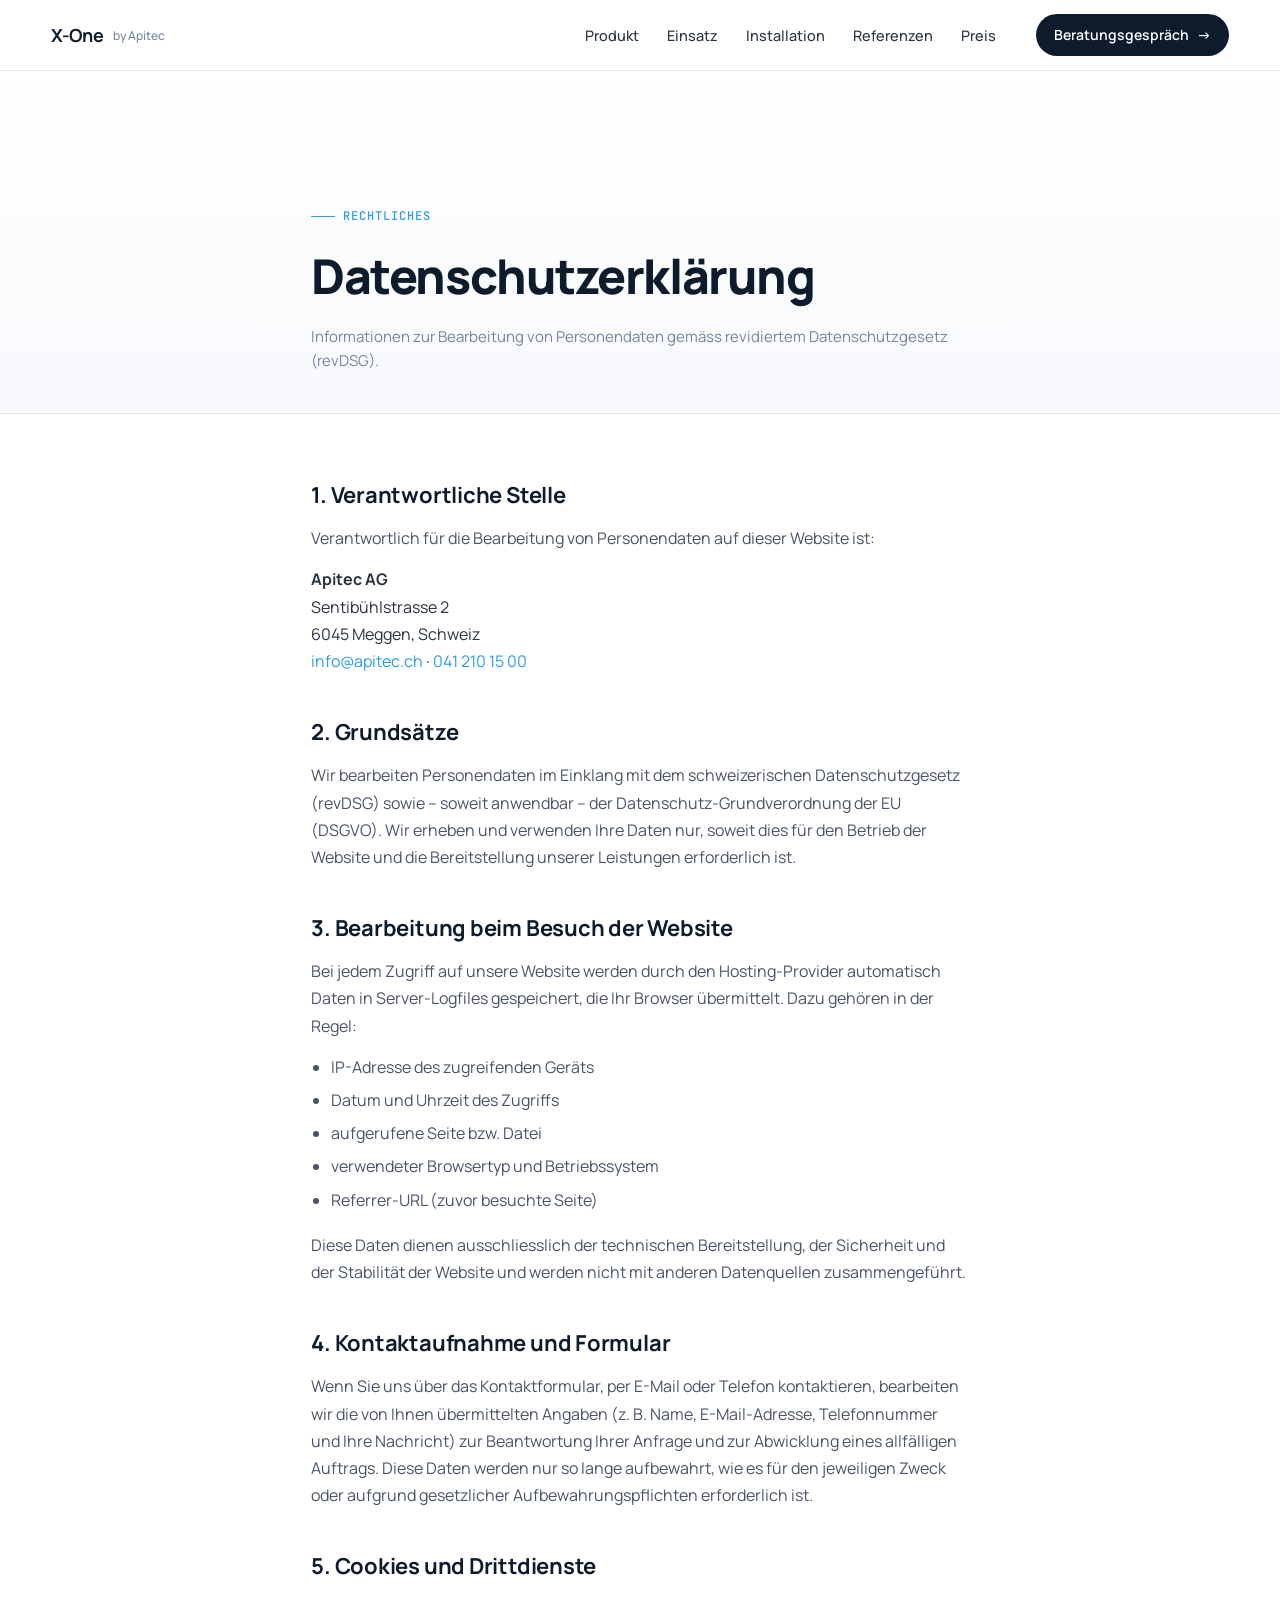
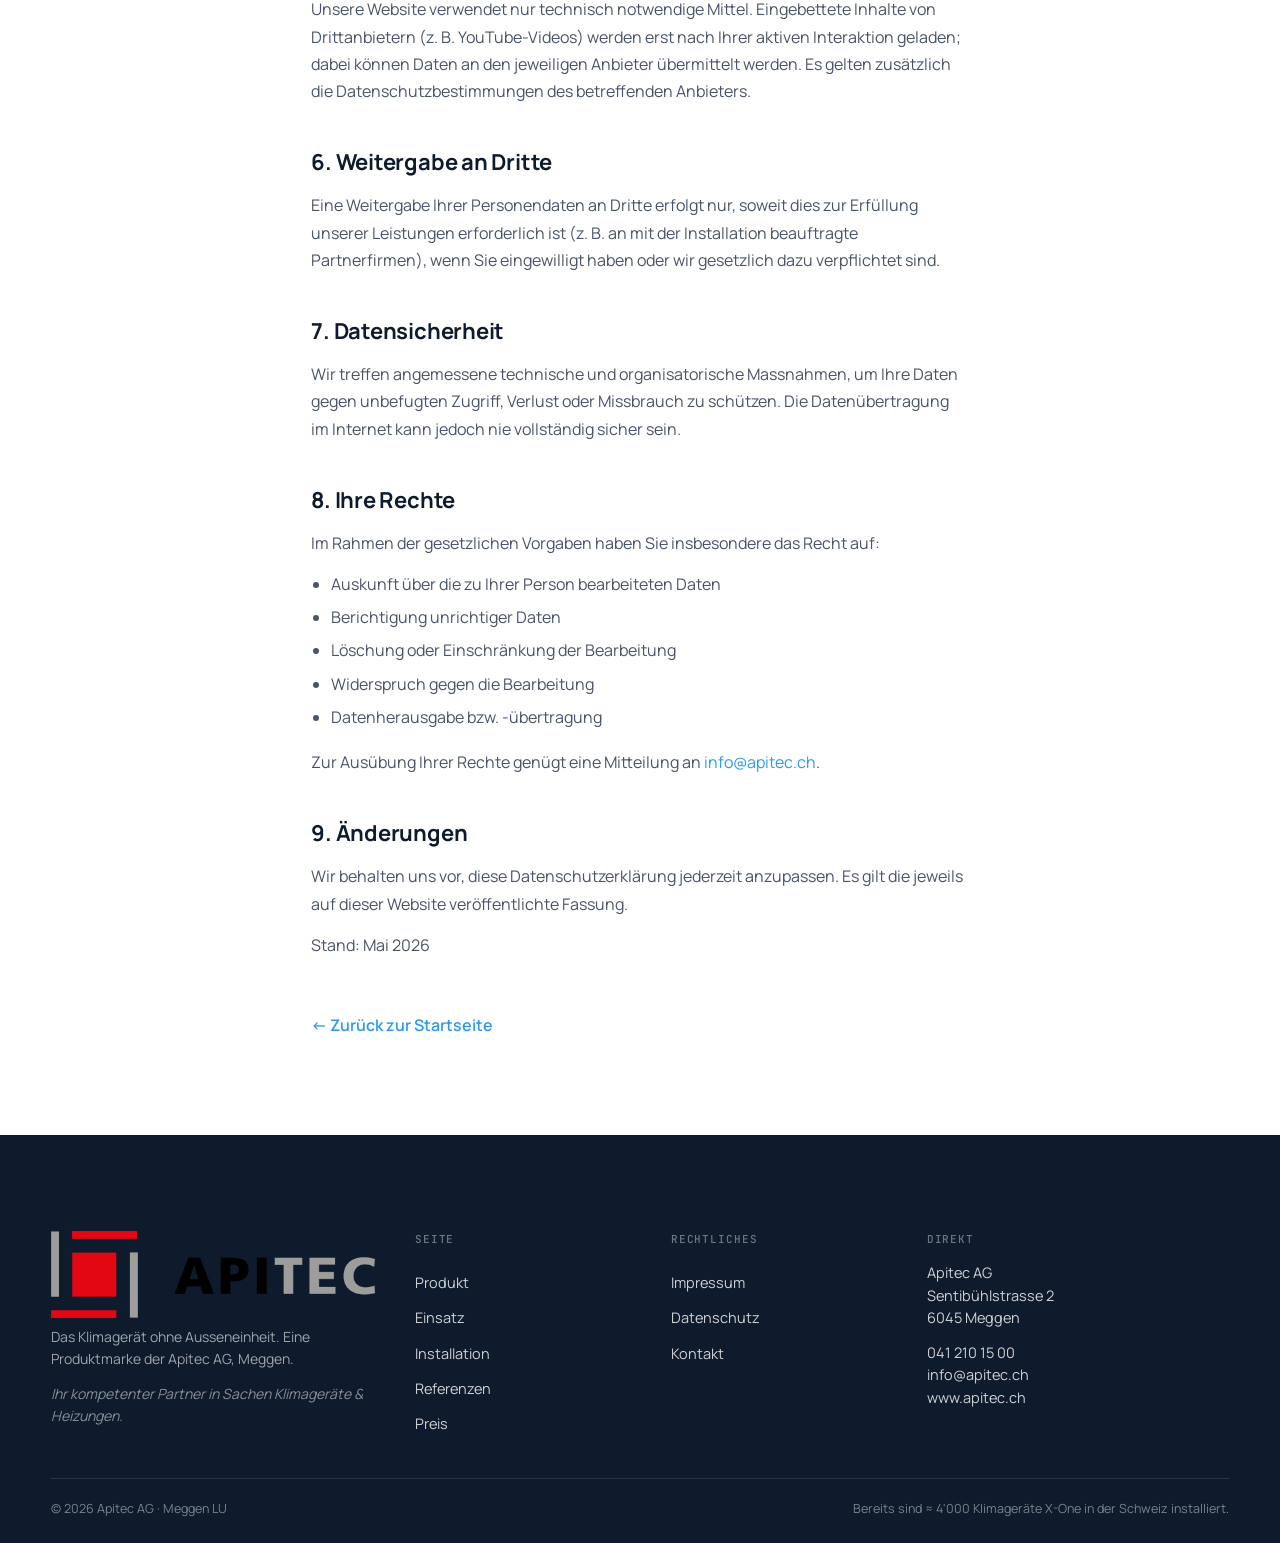
==== datenschutz.html @ c742321b "Add Impressum and Datenschutz pages with corresponding styles" ====
<!doctype html>
<html lang="de-CH">
<head>
<meta charset="utf-8">
<meta name="viewport" content="width=device-width, initial-scale=1">

<title>Datenschutz · X-One Klimagerät · Apitec AG, Meggen</title>
<meta name="description" content="Datenschutzerklärung der Apitec AG, Meggen — Informationen zur Bearbeitung von Personendaten auf das-klimageraet.ch gemäss revDSG.">
<meta name="robots" content="index, follow">
<link rel="canonical" href="https://das-klimageraet.ch/datenschutz.html">

<link rel="icon" href="data:image/svg+xml,%3Csvg xmlns='http://www.w3.org/2000/svg' viewBox='0 0 32 32'%3E%3Crect width='32' height='32' rx='6' fill='%232D9BEA'/%3E%3Ctext x='16' y='22' font-family='Manrope,sans-serif' font-size='18' font-weight='700' fill='white' text-anchor='middle'%3EX%3C/text%3E%3C/svg%3E">

<link rel="preconnect" href="https://fonts.googleapis.com">
<link rel="preconnect" href="https://fonts.gstatic.com" crossorigin>
<link href="https://fonts.googleapis.com/css2?family=Manrope:wght@300;400;500;600;700;800&family=JetBrains+Mono:wght@400;500&display=swap" rel="stylesheet">

<link rel="stylesheet" href="css/style.css">
</head>
<body>

<a class="skip-link" href="#main">Zum Inhalt springen</a>

<header class="nav" id="site-nav">
  <div class="nav__inner">
    <a href="index.html" class="nav__brand" aria-label="X-One von Apitec AG">
      <span class="nav__name">X-One</span>
      <span class="nav__by">by Apitec</span>
    </a>

    <nav class="nav__links" aria-label="Hauptnavigation">
      <a href="index.html#produkt">Produkt</a>
      <a href="index.html#einsatz">Einsatz</a>
      <a href="index.html#installation">Installation</a>
      <a href="index.html#referenzen">Referenzen</a>
      <a href="index.html#preis">Preis</a>
    </nav>

    <a href="index.html#kontakt" class="nav__cta">
      Beratungsgespräch
      <span aria-hidden="true">→</span>
    </a>

    <button class="nav__burger" aria-label="Menü öffnen" aria-expanded="false">
      <span></span><span></span><span></span>
    </button>
  </div>
</header>

<main id="main">

  <section class="legal-hero">
    <div class="legal-hero__inner">
      <span class="kicker">Rechtliches</span>
      <h1>Datenschutzerklärung</h1>
      <p>Informationen zur Bearbeitung von Personendaten gemäss revidiertem Datenschutzgesetz (revDSG).</p>
    </div>
  </section>

  <section class="legal">
    <div class="legal__content">

      <h2>1. Verantwortliche Stelle</h2>
      <p>Verantwortlich für die Bearbeitung von Personendaten auf dieser Website ist:</p>
      <address class="legal__address">
        <strong>Apitec AG</strong><br>
        Sentibühlstrasse 2<br>
        6045 Meggen, Schweiz<br>
        <a href="mailto:info@apitec.ch">info@apitec.ch</a> · <a href="tel:+41412101500">041 210 15 00</a>
      </address>

      <h2>2. Grundsätze</h2>
      <p>
        Wir bearbeiten Personendaten im Einklang mit dem schweizerischen Datenschutzgesetz (revDSG) sowie – soweit anwendbar – der Datenschutz-Grundverordnung der EU (DSGVO). Wir erheben und verwenden Ihre Daten nur, soweit dies für den Betrieb der Website und die Bereitstellung unserer Leistungen erforderlich ist.
      </p>

      <h2>3. Bearbeitung beim Besuch der Website</h2>
      <p>
        Bei jedem Zugriff auf unsere Website werden durch den Hosting-Provider automatisch Daten in Server-Logfiles gespeichert, die Ihr Browser übermittelt. Dazu gehören in der Regel:
      </p>
      <ul>
        <li>IP-Adresse des zugreifenden Geräts</li>
        <li>Datum und Uhrzeit des Zugriffs</li>
        <li>aufgerufene Seite bzw. Datei</li>
        <li>verwendeter Browsertyp und Betriebssystem</li>
        <li>Referrer-URL (zuvor besuchte Seite)</li>
      </ul>
      <p>
        Diese Daten dienen ausschliesslich der technischen Bereitstellung, der Sicherheit und der Stabilität der Website und werden nicht mit anderen Datenquellen zusammengeführt.
      </p>

      <h2>4. Kontaktaufnahme und Formular</h2>
      <p>
        Wenn Sie uns über das Kontaktformular, per E-Mail oder Telefon kontaktieren, bearbeiten wir die von Ihnen übermittelten Angaben (z.&nbsp;B. Name, E-Mail-Adresse, Telefonnummer und Ihre Nachricht) zur Beantwortung Ihrer Anfrage und zur Abwicklung eines allfälligen Auftrags. Diese Daten werden nur so lange aufbewahrt, wie es für den jeweiligen Zweck oder aufgrund gesetzlicher Aufbewahrungspflichten erforderlich ist.
      </p>

      <h2>5. Cookies und Drittdienste</h2>
      <p>
        Unsere Website verwendet nur technisch notwendige Mittel. Eingebettete Inhalte von Drittanbietern (z.&nbsp;B. YouTube-Videos) werden erst nach Ihrer aktiven Interaktion geladen; dabei können Daten an den jeweiligen Anbieter übermittelt werden. Es gelten zusätzlich die Datenschutzbestimmungen des betreffenden Anbieters.
      </p>

      <h2>6. Weitergabe an Dritte</h2>
      <p>
        Eine Weitergabe Ihrer Personendaten an Dritte erfolgt nur, soweit dies zur Erfüllung unserer Leistungen erforderlich ist (z.&nbsp;B. an mit der Installation beauftragte Partnerfirmen), wenn Sie eingewilligt haben oder wir gesetzlich dazu verpflichtet sind.
      </p>

      <h2>7. Datensicherheit</h2>
      <p>
        Wir treffen angemessene technische und organisatorische Massnahmen, um Ihre Daten gegen unbefugten Zugriff, Verlust oder Missbrauch zu schützen. Die Datenübertragung im Internet kann jedoch nie vollständig sicher sein.
      </p>

      <h2>8. Ihre Rechte</h2>
      <p>Im Rahmen der gesetzlichen Vorgaben haben Sie insbesondere das Recht auf:</p>
      <ul>
        <li>Auskunft über die zu Ihrer Person bearbeiteten Daten</li>
        <li>Berichtigung unrichtiger Daten</li>
        <li>Löschung oder Einschränkung der Bearbeitung</li>
        <li>Widerspruch gegen die Bearbeitung</li>
        <li>Datenherausgabe bzw. -übertragung</li>
      </ul>
      <p>
        Zur Ausübung Ihrer Rechte genügt eine Mitteilung an <a href="mailto:info@apitec.ch">info@apitec.ch</a>.
      </p>

      <h2>9. Änderungen</h2>
      <p>
        Wir behalten uns vor, diese Datenschutzerklärung jederzeit anzupassen. Es gilt die jeweils auf dieser Website veröffentlichte Fassung.
      </p>

      <p class="legal__updated">Stand: Mai 2026</p>

      <a class="legal__back" href="index.html">← Zurück zur Startseite</a>
    </div>
  </section>

</main>

<footer class="footer">
  <div class="container">
    <div class="footer__grid">
      <div class="footer__brand">
        <a href="index.html" class="footer__logo" aria-label="Apitec AG">
          <img src="assets/images/Logo-Apitec-AG-500.png" alt="Apitec AG">
        </a>
        <p>Das Klimagerät ohne Ausseneinheit. Eine Produktmarke der Apitec AG, Meggen.</p>
        <p class="footer__tagline">Ihr kompetenter Partner in Sachen Klimageräte &amp; Heizungen.</p>
      </div>
      <nav class="footer__nav" aria-label="Footer">
        <h4>Seite</h4>
        <a href="index.html#produkt">Produkt</a>
        <a href="index.html#einsatz">Einsatz</a>
        <a href="index.html#installation">Installation</a>
        <a href="index.html#referenzen">Referenzen</a>
        <a href="index.html#preis">Preis</a>
      </nav>
      <nav class="footer__nav" aria-label="Rechtliches">
        <h4>Rechtliches</h4>
        <a href="impressum.html">Impressum</a>
        <a href="datenschutz.html">Datenschutz</a>
        <a href="index.html#kontakt">Kontakt</a>
      </nav>
      <div class="footer__contact">
        <h4>Direkt</h4>
        <p>Apitec AG<br>Sentibühlstrasse 2<br>6045 Meggen</p>
        <p>
          <a href="tel:+41412101500">041 210 15 00</a><br>
          <a href="mailto:info@apitec.ch">info@apitec.ch</a><br>
          <a href="https://www.apitec.ch" target="_blank" rel="noopener">www.apitec.ch</a>
        </p>
      </div>
    </div>
    <div class="footer__base">
      <span>© <span id="year">2026</span> Apitec AG · Meggen LU</span>
      <span>Bereits sind ≈ 4'000 Klimageräte X-One in der Schweiz installiert.</span>
    </div>
  </div>
</footer>

<script src="js/main.js"></script>
</body>
</html>
---- css/style.css ----
/* =========================================================
   X-One · Apitec AG — Modern Product Site
   Brand colors (from original): Blue #2D9BEA + Lime #B1D234
   ========================================================= */

:root {
  /* Brand */
  --blue:        #2D9BEA;
  --blue-dark:   #0F82DB;
  --blue-deep:   #1A49A8;
  --blue-soft:   #E8F4FE;
  --blue-tint:   #F5FAFE;

  --lime:        #B1D234;
  --lime-dark:   #97B524;
  --lime-soft:   #F2F8DE;

  --ink:         #0E1B2C;
  --ink-2:       #2B333F;
  --gray-7:      #4A5468;
  --gray-5:      #73859F;
  --gray-3:      #C6CCD6;
  --gray-2:      #E1E5EC;
  --gray-1:      #F2F4F7;

  --bg:          #FFFFFF;
  --bg-soft:     #F7F9FC;

  --warm:        #BD584E;

  /* Type */
  --sans: "Manrope", -apple-system, BlinkMacSystemFont, "Segoe UI", sans-serif;
  --mono: "JetBrains Mono", ui-monospace, "SFMono-Regular", Menlo, monospace;

  --container: 1280px;
  --gutter: clamp(20px, 4vw, 56px);
  --radius: 16px;
  --radius-sm: 10px;
  --radius-lg: 28px;

  --s-1: 8px;
  --s-2: 16px;
  --s-3: 24px;
  --s-4: 40px;
  --s-5: 64px;
  --s-6: 96px;
  --s-7: 140px;

  --shadow-sm: 0 2px 10px rgba(15, 27, 44, 0.06);
  --shadow:    0 18px 40px -18px rgba(15, 27, 44, 0.18);
  --shadow-lg: 0 36px 70px -28px rgba(15, 27, 44, 0.28);
}

* { box-sizing: border-box; }
html {
  scroll-behavior: smooth;
  overflow-x: clip;
}

body {
  margin: 0;
  background: var(--bg);
  color: var(--ink);
  font-family: var(--sans);
  font-size: 16px;
  line-height: 1.6;
  -webkit-font-smoothing: antialiased;
  text-rendering: optimizeLegibility;
  overflow-x: clip;
  width: 100%;
  min-width: 0;
}

main { overflow-x: clip; }

img, svg, video, iframe { max-width: 100%; }
img { display: block; height: auto; }

a {
  color: inherit;
  text-decoration: none;
  transition: color .2s ease, opacity .2s ease;
}
a:hover { color: var(--blue); }

button { font-family: inherit; }

.container {
  max-width: var(--container);
  margin: 0 auto;
  padding: 0 var(--gutter);
}

.skip-link { position: absolute; left: -9999px; }
.skip-link:focus {
  left: var(--s-2); top: var(--s-2);
  background: var(--ink); color: white;
  padding: 8px 12px; z-index: 9999; border-radius: 6px;
}

/* =========================================================
   TYPOGRAPHY
   ========================================================= */
.h2 {
  font-family: var(--sans);
  font-size: clamp(32px, 4.6vw, 56px);
  font-weight: 700;
  line-height: 1.08;
  letter-spacing: -0.025em;
  color: var(--ink);
  margin: 0 0 var(--s-3);
}
.h2--light { color: white; }

.text-accent {
  color: var(--blue);
  font-weight: 700;
}
.text-accent-lime {
  color: var(--lime);
  font-weight: 700;
}

.kicker {
  display: inline-flex;
  align-items: center;
  gap: 8px;
  font-family: var(--mono);
  font-size: 12px;
  font-weight: 500;
  letter-spacing: 0.08em;
  text-transform: uppercase;
  color: var(--blue);
  margin-bottom: var(--s-2);
}
.kicker:before {
  content: "";
  display: inline-block;
  width: 24px; height: 1.5px;
  background: var(--blue);
  border-radius: 2px;
}
.kicker--light { color: var(--lime); }
.kicker--light:before { background: var(--lime); }

.lead {
  font-size: clamp(17px, 1.4vw, 19px);
  line-height: 1.6;
  color: var(--gray-7);
  margin: 0 0 var(--s-3);
  max-width: 58ch;
}

.badge {
  display: inline-flex;
  align-items: center;
  gap: 8px;
  background: var(--blue-soft);
  color: var(--blue-deep);
  padding: 6px 14px;
  border-radius: 999px;
  font-size: 12.5px;
  font-weight: 600;
  margin-bottom: var(--s-3);
}
.badge__dot {
  width: 8px; height: 8px;
  border-radius: 50%;
  background: var(--lime);
  box-shadow: 0 0 0 4px rgba(177, 210, 52, 0.25);
  animation: pulse 2.4s ease-in-out infinite;
}
.badge__dot--lime { background: var(--lime); }

@keyframes pulse {
  0%, 100% { box-shadow: 0 0 0 4px rgba(177, 210, 52, 0.25); }
  50% { box-shadow: 0 0 0 6px rgba(177, 210, 52, 0.05); }
}

.section-head {
  max-width: 880px;
  margin-bottom: var(--s-5);
}
.section-head--narrow {
  max-width: 720px;
  text-align: center;
  margin-left: auto;
  margin-right: auto;
  margin-bottom: var(--s-5);
}
.section-head--narrow .kicker { display: inline-flex; }
.section-head--narrow .lead { margin-left: auto; margin-right: auto; }

/* =========================================================
   BUTTONS
   ========================================================= */
.btn {
  display: inline-flex;
  align-items: center;
  justify-content: center;
  gap: 10px;
  padding: 14px 24px;
  border-radius: 999px;
  font-size: 15px;
  font-weight: 600;
  letter-spacing: -0.005em;
  cursor: pointer;
  transition: transform .2s ease, background .25s ease, box-shadow .25s ease, color .25s ease;
  border: 1px solid transparent;
  font-family: var(--sans);
  white-space: nowrap;
}
.btn__arrow {
  transition: transform .25s ease;
  display: inline-block;
}
.btn:hover .btn__arrow { transform: translateX(4px); }

.btn--primary {
  background: var(--blue);
  color: white;
  box-shadow: 0 8px 24px -8px rgba(45, 155, 234, 0.55);
}
.btn--primary:hover {
  background: var(--blue-dark);
  color: white;
  box-shadow: 0 12px 28px -8px rgba(45, 155, 234, 0.65);
}

.btn--lime {
  background: var(--lime);
  color: var(--ink);
  box-shadow: 0 8px 24px -8px rgba(177, 210, 52, 0.6);
}
.btn--lime:hover {
  background: var(--lime-dark);
  color: var(--ink);
  box-shadow: 0 12px 28px -8px rgba(177, 210, 52, 0.7);
}

.btn--ghost {
  background: transparent;
  color: var(--ink);
  border-color: var(--gray-2);
}
.btn--ghost:hover {
  background: var(--gray-1);
  border-color: var(--gray-3);
  color: var(--ink);
}

.btn--outline-light {
  background: transparent;
  color: white;
  border-color: rgba(255,255,255,0.4);
}
.btn--outline-light:hover {
  background: rgba(255,255,255,0.1);
  color: white;
  border-color: rgba(255,255,255,0.7);
}

.btn--block {
  width: 100%;
}

/* =========================================================
   NAVBAR
   ========================================================= */
.nav {
  position: sticky;
  top: 0; z-index: 100;
  background: rgba(255,255,255,0.85);
  backdrop-filter: saturate(160%) blur(16px);
  -webkit-backdrop-filter: saturate(160%) blur(16px);
  border-bottom: 1px solid var(--gray-2);
}
.nav__inner {
  max-width: var(--container);
  margin: 0 auto;
  padding: 14px var(--gutter);
  display: flex;
  align-items: center;
  gap: var(--s-4);
}
.nav__brand {
  display: inline-flex;
  align-items: center;
  gap: 10px;
}
.nav__logo {
  border-radius: 8px;
  box-shadow: 0 4px 12px -4px rgba(45, 155, 234, 0.5);
}
.nav__name {
  font-weight: 700;
  font-size: 18px;
  letter-spacing: -0.02em;
}
.nav__by {
  font-size: 12px;
  color: var(--gray-5);
  font-weight: 500;
}

.nav__links {
  display: flex;
  align-items: center;
  gap: 28px;
  margin-left: auto;
}
.nav__links a {
  font-size: 14.5px;
  font-weight: 500;
  color: var(--ink-2);
  position: relative;
  padding: 4px 0;
}
.nav__links a:after {
  content: "";
  position: absolute;
  left: 50%; right: 50%;
  bottom: -2px;
  height: 2px;
  background: var(--blue);
  border-radius: 2px;
  transition: left .25s ease, right .25s ease;
}
.nav__links a:hover { color: var(--blue); }
.nav__links a:hover:after { left: 0; right: 0; }
.nav__links a.is-active { color: var(--blue); }
.nav__links a.is-active:after { left: 0; right: 0; }

.nav__cta {
  background: var(--ink);
  color: white;
  padding: 10px 18px;
  border-radius: 999px;
  font-size: 14px;
  font-weight: 600;
  display: inline-flex;
  align-items: center;
  gap: 8px;
  transition: background .2s ease, transform .2s ease;
}
.nav__cta:hover { background: var(--blue); color: white; transform: translateY(-1px); }
.nav__cta span { transition: transform .25s ease; }
.nav__cta:hover span { transform: translateX(3px); }

.nav__burger {
  display: none;
  background: none; border: 0;
  width: 36px; height: 36px;
  padding: 0; cursor: pointer;
  margin-left: auto;
}
.nav__burger span {
  display: block;
  height: 2px; width: 22px;
  background: var(--ink);
  margin: 5px auto;
  border-radius: 2px;
  transition: transform .3s ease, opacity .3s ease;
}
.nav__burger[aria-expanded="true"] span:nth-child(1) {
  transform: translateY(7px) rotate(45deg);
}
.nav__burger[aria-expanded="true"] span:nth-child(2) { opacity: 0; }
.nav__burger[aria-expanded="true"] span:nth-child(3) {
  transform: translateY(-7px) rotate(-45deg);
}

/* =========================================================
   HERO
   ========================================================= */
.hero {
  position: relative;
  overflow: hidden;
  padding: clamp(48px, 7vw, 96px) 0 var(--s-4);
  background: linear-gradient(180deg, #FFFFFF 0%, var(--bg-soft) 100%);
}

.hero__bg {
  position: absolute;
  inset: 0;
  pointer-events: none;
  overflow: hidden;
  z-index: 0;
}
.hero__blob {
  position: absolute;
  border-radius: 50%;
  filter: blur(80px);
  opacity: 0.55;
}
.hero__blob--1 {
  width: 600px; height: 600px;
  top: -180px; right: -120px;
  background: radial-gradient(circle, var(--blue) 0%, transparent 70%);
}
.hero__blob--2 {
  width: 440px; height: 440px;
  bottom: -120px; left: 20%;
  background: radial-gradient(circle, var(--lime) 0%, transparent 70%);
  opacity: 0.35;
}
.hero__grid-lines {
  position: absolute;
  inset: 0;
  background-image:
    linear-gradient(rgba(15, 27, 44, 0.04) 1px, transparent 1px),
    linear-gradient(90deg, rgba(15, 27, 44, 0.04) 1px, transparent 1px);
  background-size: 40px 40px;
  mask-image: radial-gradient(circle at center, black 0%, transparent 75%);
  -webkit-mask-image: radial-gradient(circle at center, black 0%, transparent 75%);
}

.hero__inner {
  position: relative;
  z-index: 2;
  max-width: var(--container);
  margin: 0 auto;
  padding: 0 var(--gutter);
  display: grid;
  grid-template-columns: 1fr 1fr;
  gap: var(--s-5);
  align-items: center;
  min-height: clamp(540px, 70vh, 720px);
}

.hero__title {
  font-size: clamp(36px, 5vw, 64px);
  font-weight: 800;
  line-height: 1.04;
  letter-spacing: -0.035em;
  margin: 0 0 var(--s-3);
  color: var(--ink);
  text-wrap: balance;
}
.hero__title-accent {
  display: block;
  white-space: nowrap;
  background: linear-gradient(135deg, var(--blue) 0%, var(--blue-deep) 100%);
  -webkit-background-clip: text;
  background-clip: text;
  -webkit-text-fill-color: transparent;
  color: transparent;
}

.hero__sub {
  font-size: clamp(16px, 1.3vw, 19px);
  line-height: 1.6;
  color: var(--gray-7);
  max-width: 52ch;
  margin: 0 0 var(--s-4);
}

.hero__actions {
  display: flex;
  gap: 12px;
  flex-wrap: wrap;
  margin-bottom: var(--s-5);
}

.hero__stats {
  display: grid;
  grid-template-columns: repeat(3, 1fr);
  gap: var(--s-3);
  padding-top: var(--s-3);
  border-top: 1px solid var(--gray-2);
  max-width: 540px;
}
.stat__num {
  display: block;
  font-size: clamp(22px, 2.4vw, 30px);
  font-weight: 800;
  color: var(--ink);
  letter-spacing: -0.02em;
  margin-bottom: 4px;
}
.stat__lbl {
  display: block;
  font-size: 12.5px;
  color: var(--gray-5);
  line-height: 1.4;
}

/* Hero product visual */
.hero__product {
  position: relative;
  display: flex;
  align-items: center;
  justify-content: center;
  min-height: 460px;
}
.hero__product-glow {
  position: absolute;
  width: 110%; height: 110%;
  background: radial-gradient(circle, rgba(45, 155, 234, 0.18) 0%, transparent 60%);
  filter: blur(40px);
  z-index: 0;
}
.hero__product-img {
  position: relative;
  z-index: 1;
  width: 100%;
  max-width: 580px;
  filter: drop-shadow(0 30px 50px rgba(15, 27, 44, 0.18))
          drop-shadow(0 10px 20px rgba(15, 27, 44, 0.08));
  animation: float 8s ease-in-out infinite;
}

@keyframes float {
  0%, 100% { transform: translateY(0); }
  50% { transform: translateY(-12px); }
}

.hero__product-tags {
  position: absolute;
  inset: 0;
  z-index: 2;
  pointer-events: none;
}
.tag {
  position: absolute;
  display: inline-flex;
  align-items: center;
  gap: 8px;
  background: white;
  color: var(--ink);
  padding: 8px 14px;
  border-radius: 999px;
  font-size: 12.5px;
  font-weight: 600;
  box-shadow: var(--shadow);
  border: 1px solid var(--gray-2);
  pointer-events: auto;
  animation: tag-in 0.7s ease-out forwards;
  opacity: 0;
}
.tag--top    { top: 10%; right: -8%; animation-delay: 0.3s; }
.tag--mid    { top: 42%; left: -10%; animation-delay: 0.5s; }
.tag--bot    { bottom: 14%; right: -4%; animation-delay: 0.7s; }
.tag__dot {
  width: 8px; height: 8px;
  border-radius: 50%;
  background: var(--blue);
}
.tag--mid .tag__dot { background: var(--lime); }
.tag--bot .tag__dot { background: var(--warm); }

@keyframes tag-in {
  from { opacity: 0; transform: translateY(10px); }
  to   { opacity: 1; transform: translateY(0); }
}

/* Featured-in strip */
.hero__featured {
  position: relative;
  z-index: 2;
  max-width: var(--container);
  margin: var(--s-4) auto 0;
  padding: var(--s-3) var(--gutter) 0;
  border-top: 1px solid var(--gray-2);
  display: flex;
  align-items: center;
  gap: var(--s-3);
  flex-wrap: wrap;
}
.hero__featured-label {
  font-family: var(--mono);
  font-size: 11.5px;
  letter-spacing: 0.08em;
  text-transform: uppercase;
  color: var(--gray-5);
  white-space: nowrap;
}
.hero__featured-logos {
  display: flex;
  gap: 14px;
  flex-wrap: wrap;
  font-size: 13.5px;
  font-weight: 600;
  color: var(--ink-2);
}
.hero__featured-logos .dot { color: var(--gray-3); font-weight: 400; }

/* =========================================================
   PROBLEM
   ========================================================= */
.problem {
  padding: var(--s-7) 0;
  background: var(--bg);
}
.problem__grid {
  display: grid;
  grid-template-columns: 1fr 1fr;
  gap: var(--s-6);
  align-items: start;
}
.problem__head .kicker { color: var(--warm); }
.problem__head .kicker:before { background: var(--warm); }
.problem__head .h2 .text-accent { color: var(--warm); }

.problem__list p {
  font-size: 17px;
  color: var(--gray-7);
  margin: 0 0 var(--s-3);
  line-height: 1.65;
}
.problem__list ul {
  list-style: none;
  padding: 0;
  margin: 0 0 var(--s-3);
  display: flex;
  flex-direction: column;
  gap: 14px;
}
.problem__list ul li {
  position: relative;
  padding-left: 30px;
  font-size: 16.5px;
  color: var(--ink-2);
}
.problem__list ul li:before {
  content: "";
  position: absolute;
  left: 0; top: 9px;
  width: 18px; height: 18px;
  background: var(--warm);
  border-radius: 4px;
  background-image: linear-gradient(135deg, transparent 38%, white 38%, white 44%, transparent 44%, transparent 56%, white 56%, white 62%, transparent 62%);
}
.problem__answer {
  margin-top: var(--s-3) !important;
  padding: 20px 24px;
  background: var(--blue-soft);
  border-left: 3px solid var(--blue);
  border-radius: 0 var(--radius-sm) var(--radius-sm) 0;
  color: var(--ink) !important;
  font-weight: 600 !important;
}

/* =========================================================
   VIDEO
   ========================================================= */
.video {
  padding: var(--s-7) 0 var(--s-6);
  background: var(--bg);
}
.video__wrap {
  position: relative;
  max-width: 1080px;
  margin: 0 auto;
}
.video__wrap:before {
  content: "";
  position: absolute;
  inset: -32px;
  background: radial-gradient(ellipse at center, rgba(45,155,234,0.18) 0%, transparent 60%);
  filter: blur(40px);
  z-index: 0;
  pointer-events: none;
}
.video__facade,
.video__iframe {
  position: relative;
  z-index: 1;
  display: block;
  width: 100%;
  aspect-ratio: 16 / 9;
  border-radius: var(--radius-lg);
  overflow: hidden;
  border: 0;
  padding: 0;
  margin: 0;
  background: var(--ink);
  cursor: pointer;
  font-family: inherit;
  box-shadow: var(--shadow-lg);
}
.video__facade img {
  width: 100%;
  height: 100%;
  object-fit: cover;
  transition: transform .6s ease, opacity .3s ease;
}
.video__facade:hover img { transform: scale(1.03); opacity: 0.85; }

.video__play {
  position: absolute;
  top: 50%; left: 50%;
  transform: translate(-50%, -50%);
  width: 88px; height: 88px;
  border-radius: 50%;
  background: var(--blue);
  display: flex;
  align-items: center;
  justify-content: center;
  box-shadow: 0 20px 50px -10px rgba(45,155,234,0.6);
  transition: transform .35s cubic-bezier(.4, 1.5, .5, 1), background .25s ease;
}
.video__play:before {
  content: "";
  position: absolute;
  inset: -10px;
  border-radius: 50%;
  border: 2px solid rgba(255,255,255,0.35);
  animation: video-pulse 2.2s ease-out infinite;
}
.video__play svg {
  width: 36px; height: 36px;
  margin-left: 4px;
}
.video__facade:hover .video__play {
  transform: translate(-50%, -50%) scale(1.08);
  background: var(--blue-dark);
}

@keyframes video-pulse {
  0%   { transform: scale(1); opacity: 0.8; }
  100% { transform: scale(1.3); opacity: 0; }
}

.video__label {
  position: absolute;
  left: 20px; bottom: 20px;
  display: flex;
  flex-direction: column;
  align-items: flex-start;
  gap: 6px;
  text-align: left;
}
.video__label-tag {
  font-family: var(--mono);
  font-size: 10.5px;
  font-weight: 600;
  letter-spacing: 0.08em;
  text-transform: uppercase;
  background: rgba(255,255,255,0.92);
  color: var(--ink);
  padding: 4px 9px;
  border-radius: 4px;
}
.video__label-title {
  font-size: 14px;
  font-weight: 600;
  color: white;
  text-shadow: 0 2px 12px rgba(0,0,0,0.5);
}

.video__external {
  position: relative;
  z-index: 1;
  display: inline-flex;
  align-items: center;
  gap: 6px;
  margin-top: 14px;
  font-family: var(--mono);
  font-size: 12.5px;
  letter-spacing: 0.04em;
  color: var(--gray-5);
  transition: color .2s ease;
}
.video__external:hover { color: var(--blue); }
.video__external span { font-size: 14px; transition: transform .2s ease; }
.video__external:hover span { transform: translate(2px, -2px); }

/* =========================================================
   PRODUKT (Features)
   ========================================================= */
.produkt {
  padding: var(--s-7) 0;
  background: var(--bg-soft);
}
.features {
  display: grid;
  grid-template-columns: repeat(3, 1fr);
  gap: var(--s-3);
}
.feature {
  background: white;
  border-radius: var(--radius);
  padding: var(--s-4);
  border: 1px solid var(--gray-2);
  transition: transform .3s ease, box-shadow .3s ease, border-color .3s ease;
}
.feature:hover {
  transform: translateY(-4px);
  box-shadow: var(--shadow);
  border-color: var(--blue);
}
.feature__icon {
  width: 52px; height: 52px;
  display: flex; align-items: center; justify-content: center;
  background: var(--blue-soft);
  border-radius: 14px;
  color: var(--blue);
  margin-bottom: var(--s-2);
  transition: background .3s ease;
}
.feature__icon svg { width: 26px; height: 26px; }
.feature:hover .feature__icon {
  background: var(--blue);
  color: white;
}
.feature h3 {
  font-size: 20px;
  font-weight: 700;
  margin: 0 0 8px;
  letter-spacing: -0.015em;
}
.feature p {
  margin: 0;
  font-size: 15px;
  color: var(--gray-7);
  line-height: 1.55;
}

/* =========================================================
   EINSATZ (dark)
   ========================================================= */
.einsatz {
  padding: var(--s-7) 0;
  background: var(--ink);
  color: white;
  position: relative;
  overflow: hidden;
}
.einsatz:before {
  content: "";
  position: absolute;
  top: -200px; right: -200px;
  width: 600px; height: 600px;
  background: radial-gradient(circle, rgba(45,155,234,0.18) 0%, transparent 60%);
  filter: blur(60px);
  pointer-events: none;
}
.einsatz .section-head { position: relative; z-index: 1; }

.einsatz__grid {
  position: relative;
  z-index: 1;
  display: grid;
  grid-template-columns: repeat(3, 1fr);
  gap: var(--s-3);
}
.card-dark {
  background: rgba(255,255,255,0.04);
  border: 1px solid rgba(255,255,255,0.1);
  border-radius: var(--radius);
  padding: var(--s-4);
  transition: transform .3s ease, background .3s ease, border-color .3s ease;
  position: relative;
}
.card-dark:hover {
  background: rgba(255,255,255,0.07);
  border-color: rgba(45,155,234,0.5);
  transform: translateY(-4px);
}
.card-dark__num {
  display: inline-block;
  font-family: var(--mono);
  font-size: 12px;
  font-weight: 500;
  color: var(--lime);
  letter-spacing: 0.05em;
  margin-bottom: var(--s-2);
}
.card-dark h3 {
  font-size: 22px;
  font-weight: 700;
  margin: 0 0 10px;
  letter-spacing: -0.02em;
  color: white;
}
.card-dark p {
  margin: 0;
  font-size: 15px;
  color: rgba(255,255,255,0.7);
  line-height: 1.6;
}

/* =========================================================
   PRINZIP
   ========================================================= */
.prinzip {
  padding: var(--s-7) 0;
  background: var(--bg);
}
.prinzip__grid {
  display: grid;
  grid-template-columns: 1.1fr 1fr;
  gap: var(--s-6);
  align-items: center;
}
.prinzip__visual {
  position: relative;
  margin: 0;
}
.prinzip__visual-frame {
  position: relative;
  border-radius: var(--radius-lg);
  overflow: hidden;
  box-shadow: var(--shadow-lg);
  aspect-ratio: 3 / 2;
}
.prinzip__visual-frame img {
  width: 100%;
  height: 100%;
  object-fit: cover;
  object-position: center;
}

/* SVG annotation line overlay */
.prinzip__svg {
  position: absolute;
  inset: 0;
  width: 100%;
  height: 100%;
  pointer-events: none;
}

/* Subtle circle highlighting the vent area */
.prinzip__ring {
  position: absolute;
  top: 21%;
  left: 26.5%;
  width: 14%;
  aspect-ratio: 1;
  border: 2px solid rgba(255,255,255,0.95);
  border-radius: 50%;
  transform: translate(-50%, -50%);
  box-shadow:
    0 0 0 2px rgba(45,155,234,0.5),
    0 0 32px rgba(45,155,234,0.45),
    inset 0 0 12px rgba(255,255,255,0.2);
  z-index: 2;
  pointer-events: none;
  animation: ring-pulse 2.6s ease-out infinite;
}
@keyframes ring-pulse {
  0%, 100% {
    box-shadow:
      0 0 0 2px rgba(45,155,234,0.5),
      0 0 32px rgba(45,155,234,0.45),
      inset 0 0 12px rgba(255,255,255,0.2);
  }
  50% {
    box-shadow:
      0 0 0 4px rgba(45,155,234,0.3),
      0 0 50px rgba(45,155,234,0.55),
      inset 0 0 12px rgba(255,255,255,0.2);
  }
}

/* Callout box on the right, pointing to the vents */
.prinzip__callout {
  position: absolute;
  top: 44%;
  left: 50%;
  background: white;
  padding: 12px 16px;
  border-radius: 12px;
  display: flex;
  flex-direction: column;
  box-shadow: 0 18px 40px -10px rgba(15,27,44,0.35);
  max-width: 240px;
  z-index: 4;
  border: 1px solid rgba(255,255,255,0.4);
}
.prinzip__callout:before {
  content: "";
  position: absolute;
  top: -6px; left: -6px;
  width: 12px; height: 12px;
  background: var(--blue);
  border-radius: 50%;
  border: 2px solid white;
}
.prinzip__callout-num {
  font-family: var(--mono);
  font-size: 18px;
  font-weight: 600;
  color: var(--blue);
}
.prinzip__callout-lbl {
  font-size: 12.5px;
  color: var(--gray-7);
  margin-top: 2px;
  line-height: 1.4;
}

.prinzip__text p {
  font-size: 16.5px;
  color: var(--gray-7);
  margin: 0 0 var(--s-2);
  line-height: 1.6;
  max-width: 56ch;
}
.prinzip__text strong { color: var(--ink); }

.techspec {
  margin: var(--s-4) 0 0;
  padding-top: var(--s-2);
  border-top: 1px solid var(--gray-2);
}
.techspec__row {
  display: grid;
  grid-template-columns: 1fr auto;
  gap: var(--s-3);
  padding: 14px 0;
  border-bottom: 1px solid var(--gray-2);
}
.techspec__row dt {
  font-size: 14.5px;
  color: var(--gray-5);
}
.techspec__row dd {
  margin: 0;
  font-size: 15px;
  font-weight: 600;
  color: var(--ink);
  font-family: var(--mono);
  letter-spacing: -0.01em;
}

/* =========================================================
   INSTALLATION
   ========================================================= */
.install {
  padding: var(--s-7) 0;
  background: var(--bg-soft);
}
.steps {
  list-style: none;
  margin: 0; padding: 0;
  display: grid;
  grid-template-columns: repeat(5, 1fr);
  gap: 0;
  position: relative;
}
.step {
  padding: var(--s-3) 18px var(--s-3) 0;
  position: relative;
}
.step__num {
  display: inline-flex;
  align-items: center;
  justify-content: center;
  width: 42px; height: 42px;
  background: white;
  color: var(--blue);
  border: 2px solid var(--blue);
  border-radius: 50%;
  font-family: var(--mono);
  font-size: 14px;
  font-weight: 700;
  margin-bottom: 18px;
  position: relative;
  z-index: 2;
}
.step__line {
  position: absolute;
  top: 21px;
  left: 42px;
  right: 0;
  height: 2px;
  background: linear-gradient(90deg, var(--blue), var(--gray-2));
  z-index: 1;
}
.step h3 {
  font-size: 18px;
  font-weight: 700;
  margin: 0 0 8px;
  letter-spacing: -0.015em;
  line-height: 1.25;
}
.step p {
  margin: 0;
  font-size: 14px;
  color: var(--gray-7);
  line-height: 1.55;
}

/* =========================================================
   BEDIENUNG
   ========================================================= */
.bedien {
  padding: var(--s-7) 0;
  background: var(--bg);
}

.bedien__cards {
  display: grid;
  grid-template-columns: repeat(3, 1fr);
  gap: var(--s-3);
  margin-bottom: var(--s-4);
}

.bedien-card {
  background: white;
  border: 1px solid var(--gray-2);
  border-radius: var(--radius-lg);
  overflow: hidden;
  display: flex;
  flex-direction: column;
  transition: transform .35s ease, box-shadow .35s ease, border-color .35s ease;
}
.bedien-card:hover {
  transform: translateY(-6px);
  box-shadow: var(--shadow-lg);
  border-color: var(--blue);
}

.bedien-card__media {
  position: relative;
  aspect-ratio: 4 / 3;
  overflow: hidden;
  background: var(--blue-soft);
}
.bedien-card__media img {
  width: 100%;
  height: 100%;
  object-fit: cover;
  transition: transform .6s ease;
}
.bedien-card:hover .bedien-card__media img { transform: scale(1.05); }

.bedien-card__no {
  position: absolute;
  top: 16px; left: 16px;
  background: rgba(255,255,255,0.95);
  backdrop-filter: blur(8px);
  color: var(--blue);
  font-family: var(--mono);
  font-size: 12px;
  font-weight: 600;
  letter-spacing: 0.05em;
  padding: 6px 12px;
  border-radius: 999px;
}

.bedien-card__badge {
  position: absolute;
  top: 16px; right: 16px;
  background: var(--lime);
  color: var(--ink);
  font-size: 11.5px;
  font-weight: 700;
  letter-spacing: 0.02em;
  padding: 6px 12px;
  border-radius: 999px;
  text-transform: uppercase;
}

.bedien-card__body {
  padding: var(--s-3) var(--s-3) var(--s-4);
}
.bedien-card__body h3 {
  font-size: 22px;
  font-weight: 700;
  margin: 0 0 8px;
  letter-spacing: -0.02em;
}
.bedien-card__body p {
  margin: 0;
  font-size: 15px;
  color: var(--gray-7);
  line-height: 1.55;
}

.bedien-card--featured {
  background: linear-gradient(180deg, var(--blue-soft) 0%, white 100%);
  border-color: var(--blue);
}
.bedien-card--featured .bedien-card__body h3 { color: var(--blue-deep); }

/* Functions row */
.bedien__functions-row {
  margin-top: var(--s-4);
  padding: var(--s-3);
  background: var(--bg-soft);
  border-radius: var(--radius);
  display: grid;
  grid-template-columns: auto 1fr;
  gap: var(--s-3);
  align-items: center;
}
.bedien__functions-label {
  font-family: var(--mono);
  font-size: 12px;
  font-weight: 500;
  letter-spacing: 0.06em;
  text-transform: uppercase;
  color: var(--gray-5);
  white-space: nowrap;
}
.bedien__functions {
  display: flex;
  gap: 8px;
  flex-wrap: wrap;
}
.bedien__functions span {
  display: inline-flex;
  align-items: center;
  gap: 6px;
  font-size: 13.5px;
  padding: 8px 14px;
  background: white;
  color: var(--gray-7);
  border-radius: 999px;
  border: 1px solid var(--gray-2);
  line-height: 1.3;
}
.bedien__functions span strong {
  color: var(--ink);
  font-weight: 700;
}

/* =========================================================
   REFERENZEN
   ========================================================= */
.refs {
  padding: var(--s-7) 0;
  background: var(--bg-soft);
}
.refs__grid {
  display: grid;
  grid-template-columns: repeat(6, 1fr);
  gap: var(--s-2);
  margin-bottom: var(--s-6);
}
.ref {
  position: relative;
  grid-column: span 2;
  aspect-ratio: 4 / 3;
  border-radius: var(--radius);
  overflow: hidden;
  cursor: pointer;
  transition: transform .35s ease, box-shadow .35s ease;
}
.ref:hover { transform: translateY(-4px); box-shadow: var(--shadow); }
.ref--featured {
  grid-column: span 4;
  grid-row: span 2;
  aspect-ratio: auto;
  height: 100%;
}
.ref img {
  width: 100%; height: 100%;
  object-fit: cover;
  transition: transform .6s ease;
}
.ref:hover img { transform: scale(1.04); }
.ref__overlay {
  position: absolute;
  inset: 0;
  background: linear-gradient(180deg, rgba(15,27,44,0) 40%, rgba(15,27,44,0.85) 100%);
  display: flex;
  flex-direction: column;
  justify-content: flex-end;
  padding: var(--s-3);
  color: white;
}
.ref__count {
  display: inline-block;
  background: var(--lime);
  color: var(--ink);
  font-family: var(--mono);
  font-size: 11.5px;
  font-weight: 600;
  letter-spacing: 0.04em;
  padding: 4px 10px;
  border-radius: 999px;
  align-self: flex-start;
  margin-bottom: 10px;
}
.ref__overlay h3 {
  font-size: 20px;
  font-weight: 700;
  margin: 0 0 4px;
  letter-spacing: -0.02em;
  color: white;
}
.ref--featured .ref__overlay h3 { font-size: 32px; }
.ref__overlay p {
  margin: 0;
  font-size: 13.5px;
  color: rgba(255,255,255,0.8);
  font-weight: 500;
}

/* Testimonials */
.testis {
  border-top: 1px solid var(--gray-2);
  padding-top: var(--s-5);
}
.testis .kicker { margin-bottom: var(--s-3); }
.testis__grid {
  display: grid;
  grid-template-columns: repeat(3, 1fr);
  gap: var(--s-3);
}
.testi {
  margin: 0;
  background: white;
  border-radius: var(--radius);
  padding: var(--s-4);
  border: 1px solid var(--gray-2);
  display: flex;
  flex-direction: column;
  gap: var(--s-3);
  position: relative;
  transition: transform .3s ease, box-shadow .3s ease;
}
.testi:hover { transform: translateY(-3px); box-shadow: var(--shadow); }
.testi:before {
  content: "“";
  position: absolute;
  top: 8px; right: 18px;
  font-size: 64px;
  font-family: Georgia, serif;
  color: var(--blue-soft);
  line-height: 1;
}
.testi blockquote {
  margin: 0;
  font-size: 15.5px;
  line-height: 1.65;
  color: var(--ink-2);
}
.testi blockquote strong {
  color: var(--blue);
  font-weight: 600;
}
.testi figcaption {
  display: flex;
  gap: 12px;
  align-items: center;
  padding-top: var(--s-2);
  border-top: 1px solid var(--gray-2);
}
.testi figcaption img,
.testi__initial {
  width: 44px; height: 44px;
  border-radius: 50%;
  object-fit: cover;
}
.testi__initial {
  background: var(--blue);
  color: white;
  display: flex;
  align-items: center;
  justify-content: center;
  font-weight: 700;
  font-size: 18px;
}
.testi figcaption strong {
  display: block;
  font-size: 14.5px;
  font-weight: 700;
  color: var(--ink);
}
.testi figcaption span {
  display: block;
  font-size: 12.5px;
  color: var(--gray-5);
  margin-top: 2px;
}

/* =========================================================
   PREIS
   ========================================================= */
.preis {
  padding: var(--s-7) 0;
  background: var(--bg);
}
.preis__grid {
  display: grid;
  grid-template-columns: 1.3fr 1fr;
  gap: var(--s-5);
  align-items: start;
}
.preis__list {
  list-style: none;
  margin: var(--s-3) 0 0;
  padding: 0;
  display: flex;
  flex-direction: column;
  gap: 14px;
}
.preis__list li {
  position: relative;
  padding-left: 36px;
  font-size: 16.5px;
  color: var(--ink-2);
  line-height: 1.5;
}
.preis__list li:before {
  content: "";
  position: absolute;
  left: 0; top: 5px;
  width: 22px; height: 22px;
  background: var(--lime);
  border-radius: 50%;
  background-image: url("data:image/svg+xml,%3Csvg xmlns='http://www.w3.org/2000/svg' viewBox='0 0 20 20' fill='%230E1B2C'%3E%3Cpath d='M16.7 5.7a1 1 0 01.1 1.4l-7 8a1 1 0 01-1.5 0l-4-4a1 1 0 011.4-1.4l3.3 3.2 6.3-7.1a1 1 0 011.4-.1z'/%3E%3C/svg%3E");
  background-size: 16px;
  background-position: center;
  background-repeat: no-repeat;
}

.preis__card {
  background: linear-gradient(180deg, var(--blue) 0%, var(--blue-deep) 100%);
  color: white;
  border-radius: var(--radius-lg);
  padding: var(--s-4);
  box-shadow: 0 30px 60px -20px rgba(45, 155, 234, 0.45);
  position: sticky;
  top: 96px;
}
.preis__card-label {
  font-family: var(--mono);
  font-size: 12px;
  letter-spacing: 0.06em;
  text-transform: uppercase;
  color: rgba(255,255,255,0.7);
  display: block;
  margin-bottom: 8px;
}
.preis__amount {
  display: flex;
  align-items: baseline;
  gap: 4px;
  margin-bottom: 10px;
  letter-spacing: -0.04em;
}
.preis__currency {
  font-family: var(--mono);
  font-size: 16px;
  font-weight: 500;
  color: rgba(255,255,255,0.7);
  align-self: flex-start;
  margin-top: 12px;
}
.preis__big {
  font-size: clamp(64px, 8vw, 88px);
  font-weight: 800;
  line-height: 1;
}
.preis__sub {
  font-size: 36px;
  color: rgba(255,255,255,0.5);
  font-weight: 400;
}
.preis__note {
  font-size: 13px;
  line-height: 1.5;
  color: rgba(255,255,255,0.75);
  margin: 0 0 var(--s-3);
  padding-bottom: var(--s-3);
  border-bottom: 1px solid rgba(255,255,255,0.18);
}
.preis__card .btn--primary {
  background: white;
  color: var(--blue);
  box-shadow: 0 8px 24px -6px rgba(0,0,0,0.25);
}
.preis__card .btn--primary:hover {
  background: var(--lime);
  color: var(--ink);
}
.preis__season {
  display: flex;
  align-items: center;
  gap: 10px;
  margin-top: var(--s-3);
  padding-top: var(--s-3);
  border-top: 1px solid rgba(255,255,255,0.18);
  font-size: 13.5px;
  color: rgba(255,255,255,0.85);
  line-height: 1.45;
}
.preis__season .badge__dot {
  flex-shrink: 0;
}

/* =========================================================
   ABOUT
   ========================================================= */
.about {
  padding: var(--s-7) 0;
  background: var(--bg-soft);
}
.about__grid {
  display: grid;
  grid-template-columns: 1fr 1.3fr;
  gap: var(--s-6);
  align-items: center;
}
.about__photo {
  margin: 0;
  position: relative;
}
.about__photo img {
  width: 100%;
  aspect-ratio: 4 / 5;
  object-fit: cover;
  border-radius: var(--radius-lg);
  box-shadow: var(--shadow-lg);
}
.about__photo figcaption {
  position: absolute;
  bottom: 20px; left: 20px;
  background: white;
  padding: 14px 20px;
  border-radius: 12px;
  box-shadow: var(--shadow);
}
.about__photo figcaption strong {
  display: block;
  font-weight: 700;
  font-size: 16px;
  color: var(--ink);
}
.about__photo figcaption span {
  display: block;
  font-size: 13px;
  color: var(--gray-5);
  margin-top: 2px;
}

.about__text p {
  font-size: 16.5px;
  color: var(--gray-7);
  margin: 0 0 var(--s-2);
  line-height: 1.65;
  max-width: 60ch;
}
.about__text strong { color: var(--ink); }
.about__quote {
  font-size: 19px;
  font-weight: 600;
  color: var(--blue);
  margin-top: var(--s-3);
  padding: var(--s-3) var(--s-3);
  background: white;
  border-radius: var(--radius);
  line-height: 1.5;
  letter-spacing: -0.01em;
}

/* =========================================================
   FAQ
   ========================================================= */
.faq {
  padding: var(--s-7) 0;
  background: var(--bg);
}
.faq__list {
  max-width: 880px;
  margin: 0 auto;
  border-top: 1px solid var(--gray-2);
}
.faq__list details {
  border-bottom: 1px solid var(--gray-2);
}
.faq__list summary {
  cursor: pointer;
  padding: 22px 0;
  font-size: clamp(17px, 1.6vw, 19px);
  font-weight: 700;
  line-height: 1.4;
  letter-spacing: -0.01em;
  display: flex;
  justify-content: space-between;
  align-items: center;
  gap: var(--s-3);
  list-style: none;
  transition: color .25s ease;
  color: var(--ink);
}
.faq__list summary::-webkit-details-marker { display: none; }
.faq__list summary:after {
  content: "";
  width: 32px; height: 32px;
  flex-shrink: 0;
  background: var(--blue-soft);
  border-radius: 50%;
  background-image: url("data:image/svg+xml,%3Csvg xmlns='http://www.w3.org/2000/svg' viewBox='0 0 20 20' fill='none' stroke='%232D9BEA' stroke-width='2'%3E%3Cpath d='M10 5v10M5 10h10'/%3E%3C/svg%3E");
  background-size: 16px;
  background-position: center;
  background-repeat: no-repeat;
  transition: transform .3s ease, background-color .3s ease;
}
.faq__list summary:hover { color: var(--blue); }
.faq__list summary:hover:after { background-color: var(--blue); background-image: url("data:image/svg+xml,%3Csvg xmlns='http://www.w3.org/2000/svg' viewBox='0 0 20 20' fill='none' stroke='white' stroke-width='2'%3E%3Cpath d='M10 5v10M5 10h10'/%3E%3C/svg%3E"); }
.faq__list details[open] summary:after { transform: rotate(45deg); }
.faq__list details p {
  margin: 0 0 22px;
  font-size: 16px;
  line-height: 1.6;
  color: var(--gray-7);
  max-width: 70ch;
}

/* =========================================================
   CTA / KONTAKT
   ========================================================= */
.cta {
  padding: var(--s-7) 0;
  background: linear-gradient(180deg, var(--ink) 0%, #0a1320 100%);
  color: white;
  position: relative;
  overflow: hidden;
}
.cta:before {
  content: "";
  position: absolute;
  top: 0; right: -10%;
  width: 700px; height: 700px;
  background: radial-gradient(circle, rgba(45,155,234,0.18) 0%, transparent 65%);
  filter: blur(60px);
  pointer-events: none;
}
.cta:after {
  content: "";
  position: absolute;
  bottom: -30%; left: -10%;
  width: 600px; height: 600px;
  background: radial-gradient(circle, rgba(177,210,52,0.15) 0%, transparent 65%);
  filter: blur(60px);
  pointer-events: none;
}
.cta__inner {
  position: relative;
  z-index: 2;
  text-align: center;
  max-width: var(--container);
  margin: 0 auto;
}
.cta__sub {
  font-size: 17px;
  color: rgba(255,255,255,0.75);
  max-width: 540px;
  margin: 0 auto var(--s-5);
}
.cta__card {
  background: rgba(255,255,255,0.04);
  border: 1px solid rgba(255,255,255,0.12);
  border-radius: var(--radius-lg);
  padding: var(--s-4);
  display: grid;
  grid-template-columns: 1fr 1.2fr;
  gap: var(--s-5);
  text-align: left;
  backdrop-filter: blur(12px);
}

.cta__info {
  display: flex;
  flex-direction: column;
  gap: var(--s-3);
}
.cta__info-block p {
  margin: 0;
  font-size: 15.5px;
  line-height: 1.55;
}
.cta__info-block a {
  color: white;
  font-weight: 600;
  border-bottom: 1px solid rgba(255,255,255,0.3);
  padding-bottom: 1px;
  transition: border-color .25s ease, color .25s ease;
}
.cta__info-block a:hover { border-bottom-color: var(--lime); color: var(--lime); }

.cta__col-label {
  font-family: var(--mono);
  font-size: 11.5px;
  letter-spacing: 0.06em;
  text-transform: uppercase;
  color: rgba(255,255,255,0.55);
  display: block;
  margin-bottom: 6px;
  margin-top: 12px;
}
.cta__info-block .cta__col-label:first-child { margin-top: 0; }

.cta__phone {
  margin-top: auto;
  display: inline-flex;
  align-items: center;
  gap: 14px;
  padding: 16px 20px;
  border-radius: var(--radius);
  background: rgba(255,255,255,0.05);
  border: 1px solid rgba(255,255,255,0.12);
  transition: background .25s ease, border-color .25s ease, transform .25s ease;
}
.cta__phone:hover {
  background: rgba(177,210,52,0.12);
  border-color: var(--lime);
  transform: translateY(-2px);
  color: white;
}
.cta__phone-icon {
  width: 44px; height: 44px;
  border-radius: 50%;
  background: var(--lime);
  color: var(--ink);
  display: flex;
  align-items: center;
  justify-content: center;
  flex-shrink: 0;
}
.cta__phone-icon svg { width: 20px; height: 20px; }
.cta__phone small {
  display: block;
  font-size: 12px;
  color: rgba(255,255,255,0.65);
  font-weight: 400;
  text-transform: none;
  letter-spacing: 0;
  margin-bottom: 2px;
}
.cta__phone strong {
  display: block;
  font-size: 18px;
  color: white;
  font-weight: 700;
  letter-spacing: -0.01em;
}

/* =========================================================
   FORM
   ========================================================= */
.cta__form {
  background: rgba(255,255,255,0.03);
  border: 1px solid rgba(255,255,255,0.12);
  border-radius: var(--radius);
  padding: var(--s-3) var(--s-3) var(--s-4);
  display: flex;
  flex-direction: column;
  gap: 14px;
}
.form__head {
  margin-bottom: 4px;
}
.form__head h3 {
  font-size: 22px;
  font-weight: 700;
  margin: 0 0 6px;
  letter-spacing: -0.02em;
  color: white;
}
.form__head p {
  font-size: 13.5px;
  color: rgba(255,255,255,0.65);
  margin: 0;
}

.form__row--split {
  display: grid;
  grid-template-columns: 1fr 1fr;
  gap: 14px;
}

.field {
  display: flex;
  flex-direction: column;
  gap: 6px;
}
.field__lbl {
  font-family: var(--mono);
  font-size: 11px;
  letter-spacing: 0.06em;
  text-transform: uppercase;
  color: rgba(255,255,255,0.6);
}
.field input[type="text"],
.field input[type="email"],
.field input[type="tel"],
.field select,
.field textarea {
  width: 100%;
  background: rgba(255,255,255,0.05);
  border: 1px solid rgba(255,255,255,0.15);
  border-radius: 10px;
  padding: 12px 14px;
  font: inherit;
  font-size: 15px;
  color: white;
  transition: border-color .25s ease, background .25s ease, box-shadow .25s ease;
  font-family: inherit;
}
.field textarea {
  resize: vertical;
  min-height: 96px;
  line-height: 1.5;
}
.field select {
  appearance: none;
  -webkit-appearance: none;
  background-image: url("data:image/svg+xml,%3Csvg xmlns='http://www.w3.org/2000/svg' width='14' height='14' viewBox='0 0 14 14' fill='none' stroke='white' stroke-width='2' stroke-linecap='round' stroke-linejoin='round'%3E%3Cpolyline points='3,5 7,9 11,5'/%3E%3C/svg%3E");
  background-repeat: no-repeat;
  background-position: right 14px center;
  padding-right: 38px;
  cursor: pointer;
}
.field select option {
  background: var(--ink);
  color: white;
}
.field input::placeholder,
.field textarea::placeholder {
  color: rgba(255,255,255,0.35);
}
.field input:hover,
.field select:hover,
.field textarea:hover {
  border-color: rgba(255,255,255,0.3);
}
.field input:focus,
.field select:focus,
.field textarea:focus {
  outline: none;
  border-color: var(--lime);
  background: rgba(255,255,255,0.07);
  box-shadow: 0 0 0 4px rgba(177,210,52,0.18);
}

.field input:invalid:not(:placeholder-shown),
.field textarea:invalid:not(:placeholder-shown) {
  border-color: rgba(189, 88, 78, 0.6);
}

.field--check {
  flex-direction: row;
  align-items: flex-start;
  gap: 10px;
  font-size: 13px;
  color: rgba(255,255,255,0.7);
  line-height: 1.5;
  cursor: pointer;
  margin-top: 4px;
}
.field--check input[type="checkbox"] {
  appearance: none;
  -webkit-appearance: none;
  width: 18px; height: 18px;
  border: 1.5px solid rgba(255,255,255,0.3);
  border-radius: 5px;
  background: rgba(255,255,255,0.04);
  margin: 1px 0 0;
  flex-shrink: 0;
  cursor: pointer;
  transition: background .2s ease, border-color .2s ease;
  position: relative;
}
.field--check input[type="checkbox"]:checked {
  background: var(--lime);
  border-color: var(--lime);
}
.field--check input[type="checkbox"]:checked:after {
  content: "";
  position: absolute;
  left: 4px; top: 1px;
  width: 5px; height: 9px;
  border: solid var(--ink);
  border-width: 0 2px 2px 0;
  transform: rotate(45deg);
}
.field--check a {
  color: var(--lime);
  border-bottom: 1px solid rgba(177,210,52,0.4);
}
.field--check a:hover { border-bottom-color: var(--lime); }

/* Honeypot — hidden from real users */
.hp {
  position: absolute !important;
  left: -9999px !important;
  width: 1px !important;
  height: 1px !important;
  opacity: 0 !important;
  pointer-events: none !important;
}

.cta__form .btn--lime {
  margin-top: 4px;
  position: relative;
}
.cta__form .btn--lime:disabled {
  opacity: 0.7;
  cursor: not-allowed;
}
.btn__spinner {
  display: none;
  width: 16px; height: 16px;
  border: 2px solid rgba(14,27,44,0.25);
  border-top-color: var(--ink);
  border-radius: 50%;
  animation: spin 0.7s linear infinite;
}
[data-submit].is-loading .btn__label,
[data-submit].is-loading .btn__arrow { display: none; }
[data-submit].is-loading .btn__spinner { display: inline-block; }

@keyframes spin { to { transform: rotate(360deg); } }

.form__hint {
  margin: 4px 0 0;
  display: inline-flex;
  align-items: center;
  gap: 6px;
  font-size: 12px;
  color: rgba(255,255,255,0.45);
}
.form__hint svg { flex-shrink: 0; }

/* Success state */
.cta__form.is-sent .form__head,
.cta__form.is-sent .form__row,
.cta__form.is-sent .field,
.cta__form.is-sent .btn,
.cta__form.is-sent .form__hint {
  display: none;
}
.cta__form.is-sent:after {
  content: "";
}
.form__success {
  text-align: center;
  padding: var(--s-3) 0;
}
.form__success-icon {
  width: 64px; height: 64px;
  border-radius: 50%;
  background: var(--lime);
  margin: 0 auto var(--s-2);
  display: flex;
  align-items: center;
  justify-content: center;
  color: var(--ink);
  animation: success-pop .4s cubic-bezier(.4, 1.6, .5, 1);
}
.form__success-icon svg { width: 32px; height: 32px; }
.form__success h3 {
  font-size: 22px;
  font-weight: 700;
  margin: 0 0 8px;
  color: white;
}
.form__success p {
  margin: 0;
  color: rgba(255,255,255,0.75);
  font-size: 15px;
  line-height: 1.55;
}
@keyframes success-pop {
  0%   { transform: scale(0.3); opacity: 0; }
  100% { transform: scale(1); opacity: 1; }
}

/* =========================================================
   FOOTER
   ========================================================= */
.footer {
  background: var(--ink);
  color: rgba(255,255,255,0.75);
  padding: var(--s-6) 0 var(--s-3);
}
.footer__grid {
  display: grid;
  grid-template-columns: 1.5fr 1fr 1fr 1.4fr;
  gap: var(--s-4);
  margin-bottom: var(--s-4);
}
.footer__brand .nav__brand { margin-bottom: var(--s-2); }
.footer__brand .nav__name { color: white; }
.footer__brand p {
  margin: 8px 0 0;
  font-size: 14px;
  color: rgba(255,255,255,0.6);
  max-width: 36ch;
}
.footer__tagline {
  margin-top: 12px !important;
  font-style: italic;
  color: rgba(255,255,255,0.5) !important;
}

.footer__nav { display: flex; flex-direction: column; gap: 6px; }
.footer__nav h4,
.footer__contact h4 {
  font-family: var(--mono);
  font-size: 11px;
  letter-spacing: 0.08em;
  text-transform: uppercase;
  color: rgba(255,255,255,0.4);
  margin: 0 0 14px;
  font-weight: 500;
}
.footer__nav a {
  font-size: 14.5px;
  color: rgba(255,255,255,0.8);
  padding: 3px 0;
  transition: color .25s ease;
}
.footer__nav a:hover { color: var(--blue); }
.footer__contact p {
  margin: 0 0 12px;
  font-size: 14.5px;
  line-height: 1.55;
  color: rgba(255,255,255,0.8);
}
.footer__contact a:hover { color: var(--lime); }

.footer__base {
  border-top: 1px solid rgba(255,255,255,0.1);
  padding-top: 20px;
  display: flex;
  justify-content: space-between;
  gap: var(--s-3);
  font-size: 12.5px;
  color: rgba(255,255,255,0.45);
}

/* =========================================================
   TOAST
   ========================================================= */
.toast {
  position: fixed;
  bottom: 24px;
  left: 50%;
  transform: translateX(-50%) translateY(40px);
  background: var(--ink);
  color: white;
  padding: 14px 22px;
  border-radius: 999px;
  font-size: 14px;
  font-weight: 500;
  opacity: 0;
  pointer-events: none;
  z-index: 1000;
  transition: transform .35s ease, opacity .35s ease;
  box-shadow: 0 12px 30px -10px rgba(0,0,0,0.5);
  max-width: 90vw;
  text-align: center;
  border: 1px solid rgba(255,255,255,0.1);
}
.toast.show {
  opacity: 1;
  transform: translateX(-50%) translateY(0);
}

/* =========================================================
   LEGAL PAGES (Impressum / Datenschutz)
   ========================================================= */
.legal-hero {
  padding: calc(var(--s-6) + 32px) 0 var(--s-4);
  background: linear-gradient(180deg, #fff 0%, var(--bg-soft) 100%);
  border-bottom: 1px solid var(--gray-2);
}
.legal-hero__inner {
  max-width: 760px;
  margin: 0 auto;
  padding: 0 var(--gutter);
}
.legal-hero .kicker { margin-bottom: 12px; }
.legal-hero h1 {
  font-size: clamp(32px, 4vw, 48px);
  font-weight: 800;
  letter-spacing: -0.03em;
  color: var(--ink);
  margin: 0 0 10px;
}
.legal-hero p {
  color: var(--gray-5);
  margin: 0;
  font-size: 15px;
}

.legal {
  padding: var(--s-5) 0 var(--s-6);
  background: var(--bg);
}
.legal__content {
  max-width: 760px;
  margin: 0 auto;
  padding: 0 var(--gutter);
}
.legal__content h2 {
  font-size: 22px;
  font-weight: 700;
  color: var(--ink);
  margin: var(--s-4) 0 12px;
  letter-spacing: -0.01em;
}
.legal__content h2:first-child { margin-top: 0; }
.legal__content h3 {
  font-size: 17px;
  font-weight: 700;
  color: var(--ink);
  margin: var(--s-3) 0 8px;
}
.legal__content p,
.legal__content li {
  color: var(--gray-7);
  line-height: 1.7;
  font-size: 16px;
}
.legal__content p { margin: 0 0 14px; }
.legal__content ul { padding-left: 20px; margin: 0 0 18px; }
.legal__content li { margin-bottom: 6px; }
.legal__content a { color: var(--blue); }
.legal__content a:hover { color: var(--blue-dark); }
.legal__address {
  font-style: normal;
  line-height: 1.7;
  color: var(--ink-2);
  font-size: 16px;
}
.legal__back {
  display: inline-flex;
  align-items: center;
  gap: 8px;
  margin-top: var(--s-4);
  font-weight: 600;
  color: var(--blue);
}
.legal__back:hover { color: var(--blue-dark); }
.legal__updated {
  margin-top: var(--s-4);
  font-size: 13.5px;
  color: var(--gray-5);
}

/* =========================================================
   RESPONSIVE
   ========================================================= */
@media (max-width: 1024px) {
  :root { --s-7: 96px; --s-6: 72px; }

  .hero__inner { grid-template-columns: 1fr; gap: var(--s-5); min-height: 0; }
  .hero__product { order: -1; min-height: 380px; max-width: 540px; margin: 0 auto; width: 100%; overflow: visible; }
  .hero__product-img { max-width: 460px; }
  .tag--top { right: 4%; }
  .tag--mid { left: 4%; }
  .tag--bot { right: 6%; }

  .hero__stats { max-width: none; }

  .features { grid-template-columns: repeat(2, 1fr); }
  .einsatz__grid { grid-template-columns: repeat(2, 1fr); }
  .prinzip__grid { grid-template-columns: 1fr; gap: var(--s-4); }
  .prinzip__visual { max-width: 600px; }
  .steps { grid-template-columns: repeat(2, 1fr); gap: var(--s-3); }
  .step__line { display: none; }
  .bedien__cards { grid-template-columns: 1fr; max-width: 540px; margin-left: auto; margin-right: auto; }
  .bedien__functions-row { grid-template-columns: 1fr; gap: var(--s-2); }
  .refs__grid { grid-template-columns: repeat(4, 1fr); }
  .ref--featured { grid-column: span 4; grid-row: auto; aspect-ratio: 16 / 9; }
  .ref { grid-column: span 2; }
  .testis__grid { grid-template-columns: 1fr; }
  .preis__grid { grid-template-columns: 1fr; gap: var(--s-4); }
  .preis__card { position: static; }
  .about__grid { grid-template-columns: 1fr; gap: var(--s-4); }
  .about__photo { max-width: 480px; }
  .cta__card { grid-template-columns: 1fr; gap: var(--s-4); }
  .footer__grid { grid-template-columns: 1fr 1fr; }
  .problem__grid { grid-template-columns: 1fr; gap: var(--s-3); }
}

/* ---- Nav: mobile mode bereits ab 960px ---- */
@media (max-width: 960px) {
  .nav__inner { padding: 12px var(--gutter); gap: var(--s-2); }
  .nav__by { display: none; }
  .nav__cta { display: none; }
  .nav__burger { display: block; }

  .nav__links {
    position: fixed;
    top: 62px; left: 0; right: 0;
    background: white;
    flex-direction: column;
    gap: 0;
    padding: var(--s-2) var(--gutter) var(--s-3);
    border-bottom: 1px solid var(--gray-2);
    transform: translateY(-110%);
    visibility: hidden;
    opacity: 0;
    transition: transform .35s ease, opacity .25s ease, visibility 0s linear .35s;
    box-shadow: 0 20px 30px -20px rgba(0,0,0,0.15);
    margin-left: 0;
  }
  .nav__links.open {
    transform: translateY(0);
    visibility: visible;
    opacity: 1;
    transition: transform .35s ease, opacity .25s ease, visibility 0s linear 0s;
  }
  .nav__links a {
    padding: 14px 0;
    border-bottom: 1px solid var(--gray-2);
    font-size: 16px;
  }
  .nav__links a:after { display: none; }
}

@media (max-width: 768px) {
  :root { --s-7: 72px; --s-6: 56px; }
  body { font-size: 15.5px; }

  .hero { padding-top: var(--s-4); }
  .hero__product { min-height: 320px; max-width: 100%; overflow: visible; }
  .hero__product-img { max-width: min(380px, 88vw); }
  .tag { font-size: 11px; padding: 5px 10px; gap: 6px; max-width: 60vw; }
  .tag__dot { width: 6px; height: 6px; }
  .tag--top { top: 4%; right: 2%; }
  .tag--mid { top: 42%; left: 2%; }
  .tag--bot { bottom: 6%; right: 4%; }

  .hero__stats { grid-template-columns: 1fr 1fr 1fr; gap: var(--s-2); }
  .stat__num { font-size: 22px; }
  .stat__lbl { font-size: 11.5px; }

  .features { grid-template-columns: 1fr; }
  .einsatz__grid { grid-template-columns: 1fr; }
  .steps { grid-template-columns: 1fr; }
  .refs__grid { grid-template-columns: 1fr 1fr; gap: var(--s-2); }
  .ref { grid-column: span 1; aspect-ratio: 1; }
  .ref--featured { grid-column: span 2; aspect-ratio: 16/10; }
  .ref--featured .ref__overlay h3 { font-size: 22px; }

  .bedien-card__media { aspect-ratio: 16 / 10; }

  .video__play { width: 64px; height: 64px; }
  .video__play svg { width: 26px; height: 26px; }
  .video__label { left: 12px; bottom: 12px; }
  .video__label-title { display: none; }

  .cta__card { grid-template-columns: 1fr; gap: var(--s-3); padding: var(--s-3); }
  .form__row--split { grid-template-columns: 1fr; }
  .footer__grid { grid-template-columns: 1fr; gap: var(--s-3); }
  .footer__base { flex-direction: column; gap: 8px; text-align: left; }

  .hero__featured { flex-direction: column; align-items: flex-start; gap: var(--s-1); }
  .hero__featured-logos { font-size: 12.5px; }
}

@media (prefers-reduced-motion: reduce) {
  *, *:before, *:after {
    transition-duration: 0.01ms !important;
    animation-duration: 0.01ms !important;
    scroll-behavior: auto !important;
  }
  .hero__product-img { animation: none; }
}
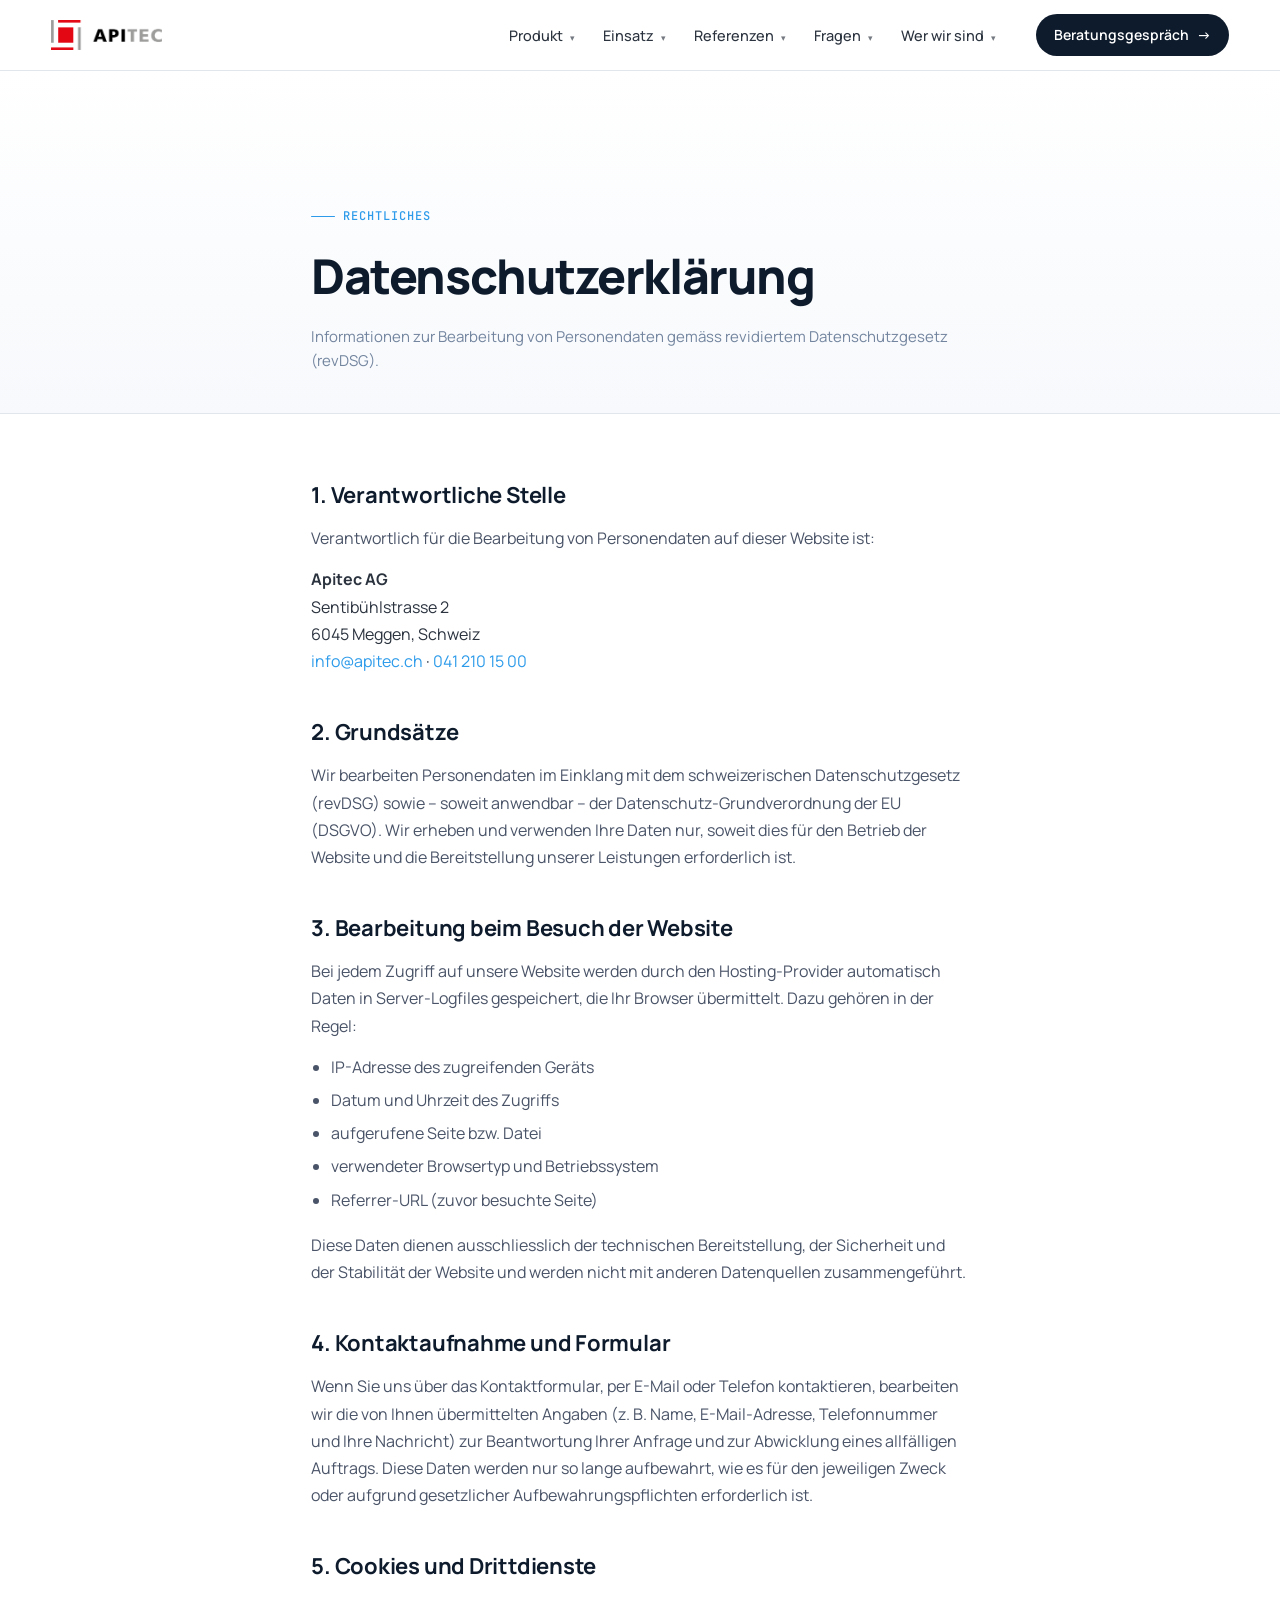
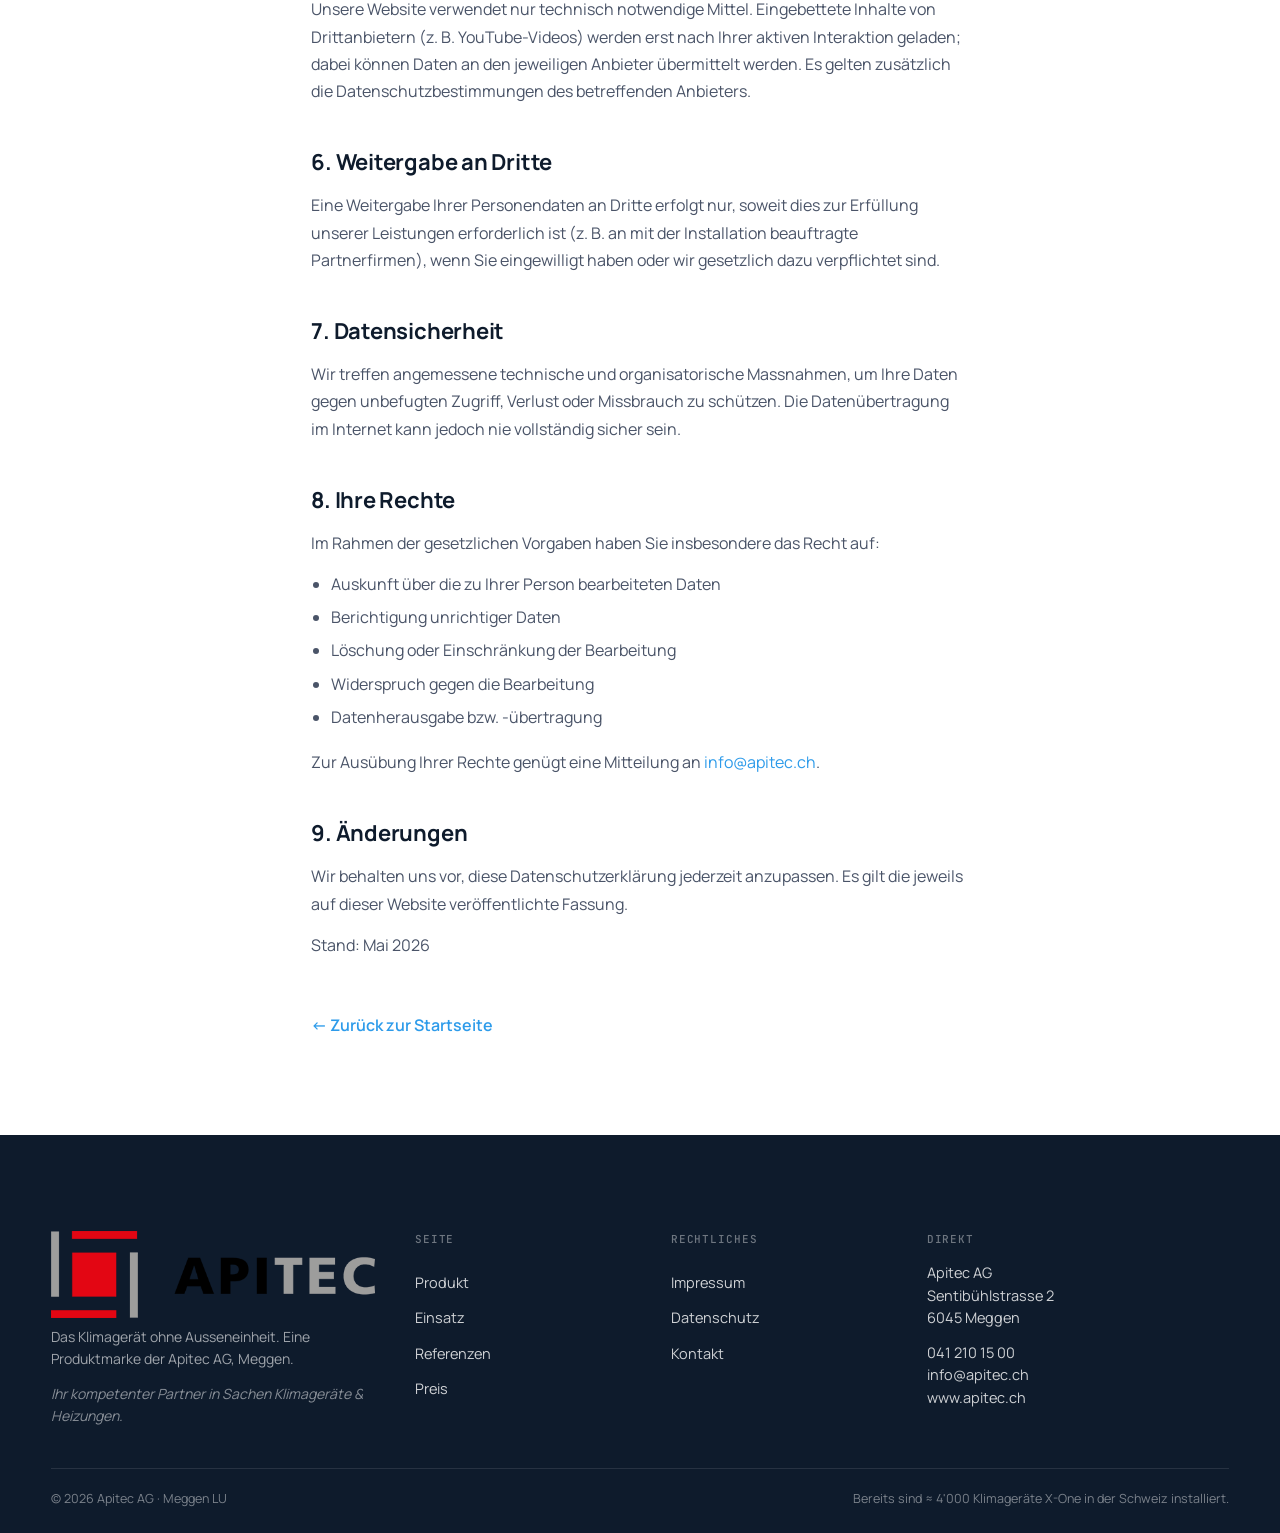
==== commit a92d1acb: "Update styles and navigation structure for improved layout and user experience" ====
--- a/datenschutz.html
+++ b/datenschutz.html
@@ -24,16 +24,52 @@
 <header class="nav" id="site-nav">
   <div class="nav__inner">
     <a href="index.html" class="nav__brand" aria-label="X-One von Apitec AG">
-      <span class="nav__name">X-One</span>
-      <span class="nav__by">by Apitec</span>
+      <img src="assets/images/Logo-Apitec-AG-500.png" alt="Apitec AG" class="nav__logo" height="28">
     </a>
 
     <nav class="nav__links" aria-label="Hauptnavigation">
-      <a href="index.html#produkt">Produkt</a>
-      <a href="index.html#einsatz">Einsatz</a>
-      <a href="index.html#installation">Installation</a>
-      <a href="index.html#referenzen">Referenzen</a>
-      <a href="index.html#preis">Preis</a>
+      <div class="nav__item">
+        <a href="index.html#produkt" class="nav__top">Produkt <span class="nav__caret" aria-hidden="true">▾</span></a>
+        <div class="nav__drop">
+          <a href="index.html#produkt">6 Gründe</a>
+          <a href="index.html#effizienz">−30 % Strom</a>
+          <a href="index.html#prinzip">Fassade</a>
+          <a href="index.html#bedienung">3 Wege</a>
+        </div>
+      </div>
+
+      <div class="nav__item">
+        <a href="index.html#einsatz" class="nav__top">Einsatz <span class="nav__caret" aria-hidden="true">▾</span></a>
+        <div class="nav__drop">
+          <a href="index.html#einsatz">Einsatz-Möglichkeiten</a>
+        </div>
+      </div>
+
+      <div class="nav__item">
+        <a href="index.html#referenzen" class="nav__top">Referenzen <span class="nav__caret" aria-hidden="true">▾</span></a>
+        <div class="nav__drop">
+          <a href="index.html#referenzen">Hotels</a>
+          <a href="index.html#referenzen">Büros</a>
+          <a href="index.html#referenzen">Arztpraxis</a>
+          <a href="index.html#referenzen">Privat</a>
+          <a href="index.html#kundenstimmen">Kundenstimmen</a>
+        </div>
+      </div>
+
+      <div class="nav__item">
+        <a href="index.html#faq" class="nav__top">Fragen <span class="nav__caret" aria-hidden="true">▾</span></a>
+        <div class="nav__drop">
+          <a href="index.html#faq">Häufige Fragen</a>
+          <a href="index.html#preis">Preise</a>
+        </div>
+      </div>
+
+      <div class="nav__item">
+        <a href="index.html#ueber-uns" class="nav__top">Wer wir sind <span class="nav__caret" aria-hidden="true">▾</span></a>
+        <div class="nav__drop">
+          <a href="index.html#ueber-uns">Apitec AG</a>
+        </div>
+      </div>
     </nav>
 
     <a href="index.html#kontakt" class="nav__cta">
@@ -149,7 +185,6 @@
         <h4>Seite</h4>
         <a href="index.html#produkt">Produkt</a>
         <a href="index.html#einsatz">Einsatz</a>
-        <a href="index.html#installation">Installation</a>
         <a href="index.html#referenzen">Referenzen</a>
         <a href="index.html#preis">Preis</a>
       </nav>
--- a/css/style.css
+++ b/css/style.css
@@ -289,8 +289,9 @@
   gap: 10px;
 }
 .nav__logo {
-  border-radius: 8px;
-  box-shadow: 0 4px 12px -4px rgba(45, 155, 234, 0.5);
+  height: 30px;
+  width: auto;
+  display: block;
 }
 .nav__name {
   font-weight: 700;
@@ -330,6 +331,67 @@
 .nav__links a:hover:after { left: 0; right: 0; }
 .nav__links a.is-active { color: var(--blue); }
 .nav__links a.is-active:after { left: 0; right: 0; }
+
+/* ---- Dropdown / Flyout ---- */
+.nav__item { position: relative; display: inline-flex; align-items: center; }
+.nav__caret {
+  font-size: 9px;
+  margin-left: 4px;
+  opacity: .65;
+  transition: transform .2s ease;
+  display: inline-block;
+}
+.nav__item:hover .nav__caret,
+.nav__item:focus-within .nav__caret { transform: rotate(180deg); }
+
+.nav__drop {
+  position: absolute;
+  top: calc(100% + 12px);
+  left: 50%;
+  transform: translateX(-50%) translateY(8px);
+  min-width: 200px;
+  background: rgba(10, 14, 22, .92);
+  backdrop-filter: blur(24px) saturate(180%);
+  -webkit-backdrop-filter: blur(24px) saturate(180%);
+  border: 1px solid rgba(255,255,255,.1);
+  border-radius: 14px;
+  padding: 8px;
+  display: flex;
+  flex-direction: column;
+  gap: 2px;
+  box-shadow: 0 24px 48px -16px rgba(0,0,0,.55);
+  opacity: 0;
+  visibility: hidden;
+  transition: opacity .2s ease, transform .2s ease, visibility 0s linear .2s;
+  z-index: 60;
+}
+/* Hover-Brücke, damit der Mauszeiger den Spalt nicht verliert */
+.nav__drop::before {
+  content: "";
+  position: absolute;
+  top: -12px; left: 0; right: 0;
+  height: 12px;
+}
+.nav__item:hover .nav__drop,
+.nav__item:focus-within .nav__drop {
+  opacity: 1;
+  visibility: visible;
+  transform: translateX(-50%) translateY(0);
+  transition: opacity .2s ease, transform .2s ease, visibility 0s linear 0s;
+}
+.nav__drop a {
+  padding: 9px 12px !important;
+  border-radius: 9px;
+  font-size: 14px !important;
+  color: rgba(255,255,255,.78) !important;
+  white-space: nowrap;
+  transition: background .15s ease, color .15s ease;
+}
+.nav__drop a:after { display: none; }
+.nav__drop a:hover {
+  background: rgba(255,255,255,.08);
+  color: #fff !important;
+}
 
 .nav__cta {
   background: var(--ink);
@@ -590,7 +652,7 @@
    ========================================================= */
 .problem {
   padding: var(--s-7) 0;
-  background: var(--bg);
+  background: var(--bg-soft);
 }
 .problem__grid {
   display: grid;
@@ -646,7 +708,7 @@
    ========================================================= */
 .video {
   padding: var(--s-7) 0 var(--s-6);
-  background: var(--bg);
+  background: var(--bg-soft);
 }
 .video__wrap {
   position: relative;
@@ -886,7 +948,7 @@
    ========================================================= */
 .prinzip {
   padding: var(--s-7) 0;
-  background: var(--bg);
+  background: var(--bg-soft);
 }
 .prinzip__grid {
   display: grid;
@@ -1088,7 +1150,7 @@
    ========================================================= */
 .bedien {
   padding: var(--s-7) 0;
-  background: var(--bg);
+  background: var(--bg-soft);
 }
 
 .bedien__cards {
@@ -1171,7 +1233,7 @@
 }
 
 .bedien-card--featured {
-  background: linear-gradient(180deg, var(--blue-soft) 0%, white 100%);
+  background: white;
   border-color: var(--blue);
 }
 .bedien-card--featured .bedien-card__body h3 { color: var(--blue-deep); }
@@ -1374,7 +1436,7 @@
    ========================================================= */
 .preis {
   padding: var(--s-7) 0;
-  background: var(--bg);
+  background: var(--bg-soft);
 }
 .preis__grid {
   display: grid;
@@ -1555,7 +1617,7 @@
    ========================================================= */
 .faq {
   padding: var(--s-7) 0;
-  background: var(--bg);
+  background: var(--bg-soft);
 }
 .faq__list {
   max-width: 880px;
@@ -2184,11 +2246,15 @@
   .nav__links {
     position: fixed;
     top: 62px; left: 0; right: 0;
-    background: white;
+    background: rgba(6, 8, 16, 0.97);
+    backdrop-filter: blur(24px) saturate(180%);
+    -webkit-backdrop-filter: blur(24px) saturate(180%);
     flex-direction: column;
     gap: 0;
     padding: var(--s-2) var(--gutter) var(--s-3);
-    border-bottom: 1px solid var(--gray-2);
+    border-bottom: 1px solid rgba(255,255,255,.08);
+    max-height: calc(100vh - 62px);
+    overflow-y: auto;
     transform: translateY(-110%);
     visibility: hidden;
     opacity: 0;
@@ -2208,6 +2274,66 @@
     font-size: 16px;
   }
   .nav__links a:after { display: none; }
+
+  /* Dropdowns im Mobile-Menü: zusammenklappbar (Akkordeon), dunkles Panel */
+  .nav__item {
+    display: block;
+    width: 100%;
+  }
+  .nav .nav__links .nav__top {
+    display: flex;
+    align-items: center;
+    justify-content: space-between;
+    width: 100%;
+    font-weight: 700 !important;
+    color: #fff !important;
+  }
+  .nav__caret {
+    display: inline-block;
+    font-size: 12px;
+    opacity: .7;
+    margin-left: 12px;
+    transition: transform .25s ease;
+  }
+  .nav__item.open .nav__caret { transform: rotate(180deg); }
+
+  /* Untermenü standardmäßig eingeklappt, öffnet beim Antippen */
+  .nav__drop {
+    position: static;
+    transform: none;
+    visibility: visible;
+    opacity: 1;
+    min-width: 0;
+    background: transparent;
+    backdrop-filter: none;
+    -webkit-backdrop-filter: none;
+    border: 0;
+    border-radius: 0;
+    box-shadow: none;
+    transition: none;
+    display: none;
+    padding: 0 0 8px 16px;
+  }
+  .nav__item.open .nav__drop { display: flex; }
+  .nav__drop::before { display: none; }
+  .nav .nav__links .nav__drop a {
+    padding: 12px 0 !important;
+    font-size: 15px !important;
+    color: #fff !important;
+    border-bottom: 1px solid rgba(255,255,255,.08) !important;
+  }
+  .nav .nav__links .nav__drop a:hover { background: transparent; color: #fff !important; }
+
+  /* Deckendes Panel + garantiert weisse Schrift (überschreibt style.css & hero-v5.css) */
+  .nav .nav__links.open {
+    background: #070b14 !important;
+    backdrop-filter: blur(24px) saturate(180%) !important;
+    -webkit-backdrop-filter: blur(24px) saturate(180%) !important;
+  }
+  .nav .nav__links.open .nav__top { color: #fff !important; }
+  .nav .nav__links.open .nav__drop a,
+  .nav .nav__links.open .nav__drop a:visited { color: #fff !important; }
+  .nav .nav__links.open .nav__drop a:hover { color: #fff !important; }
 }
 
 @media (max-width: 768px) {
